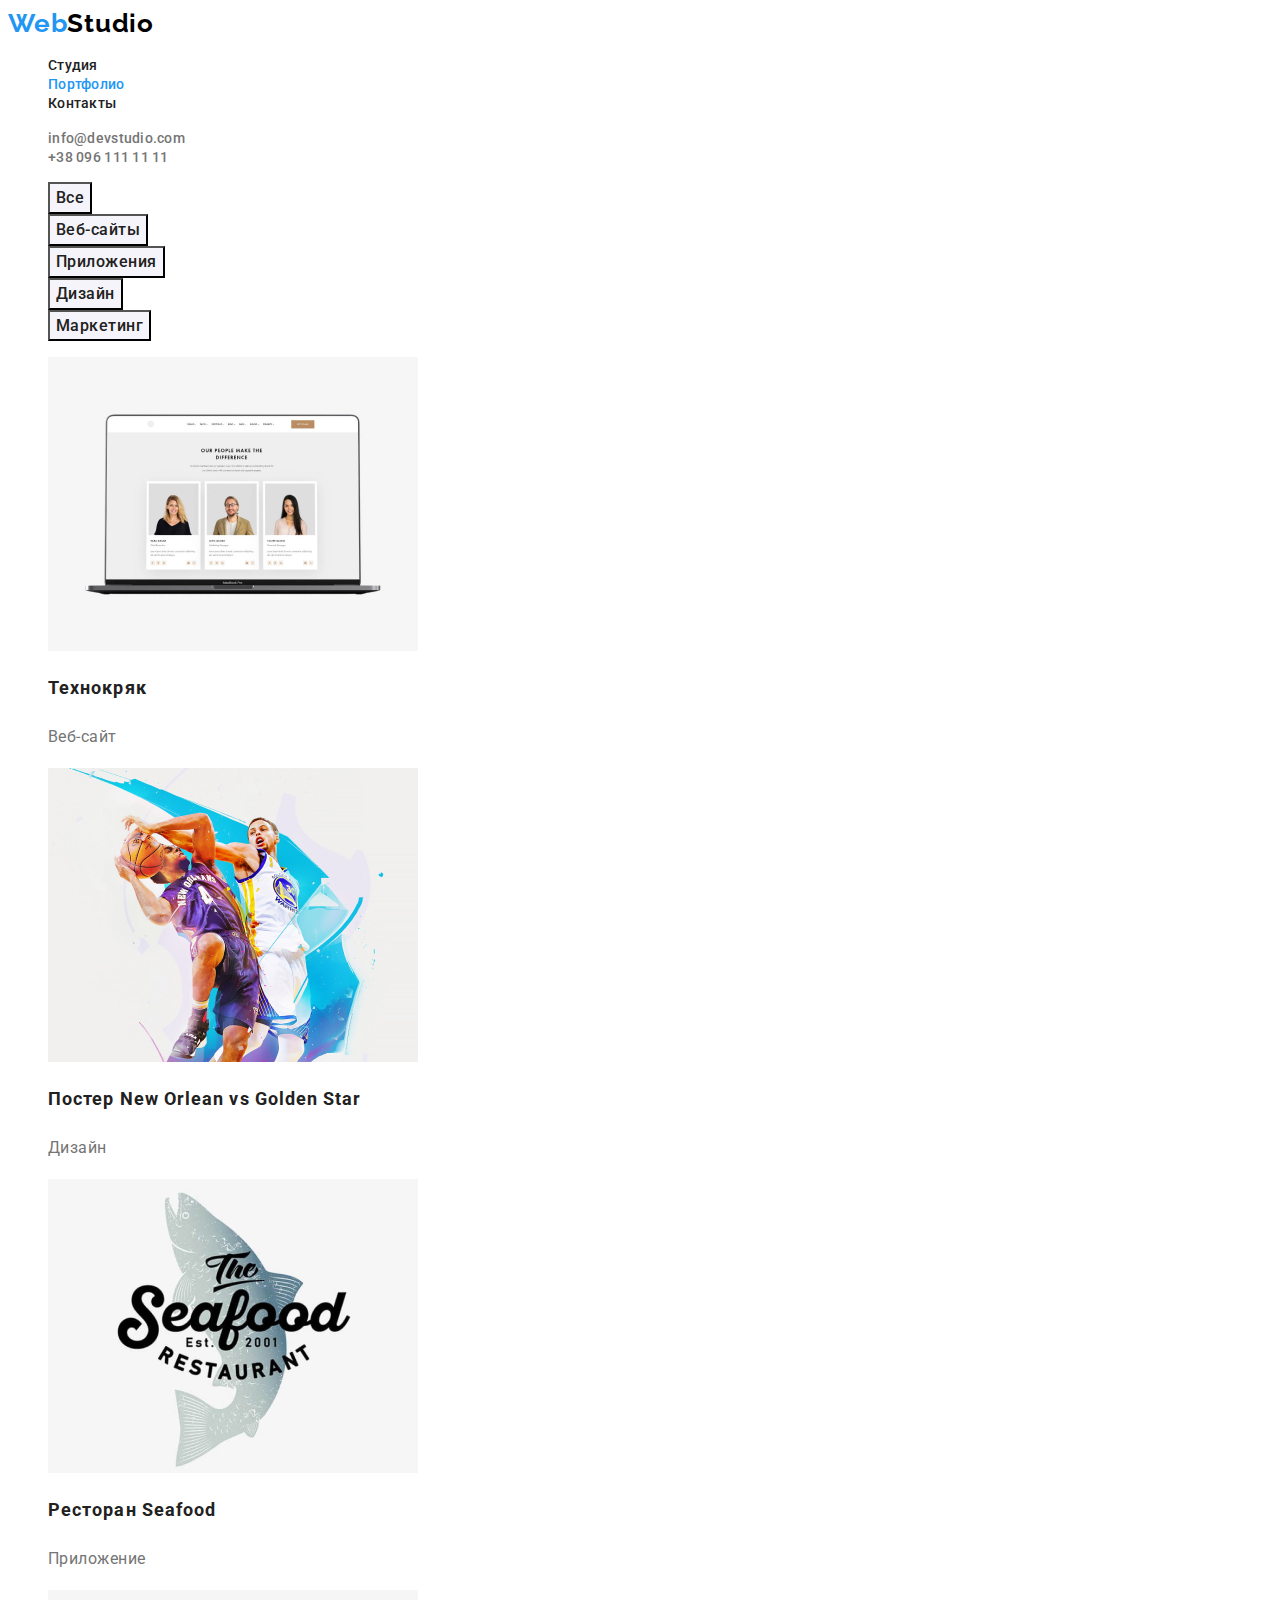
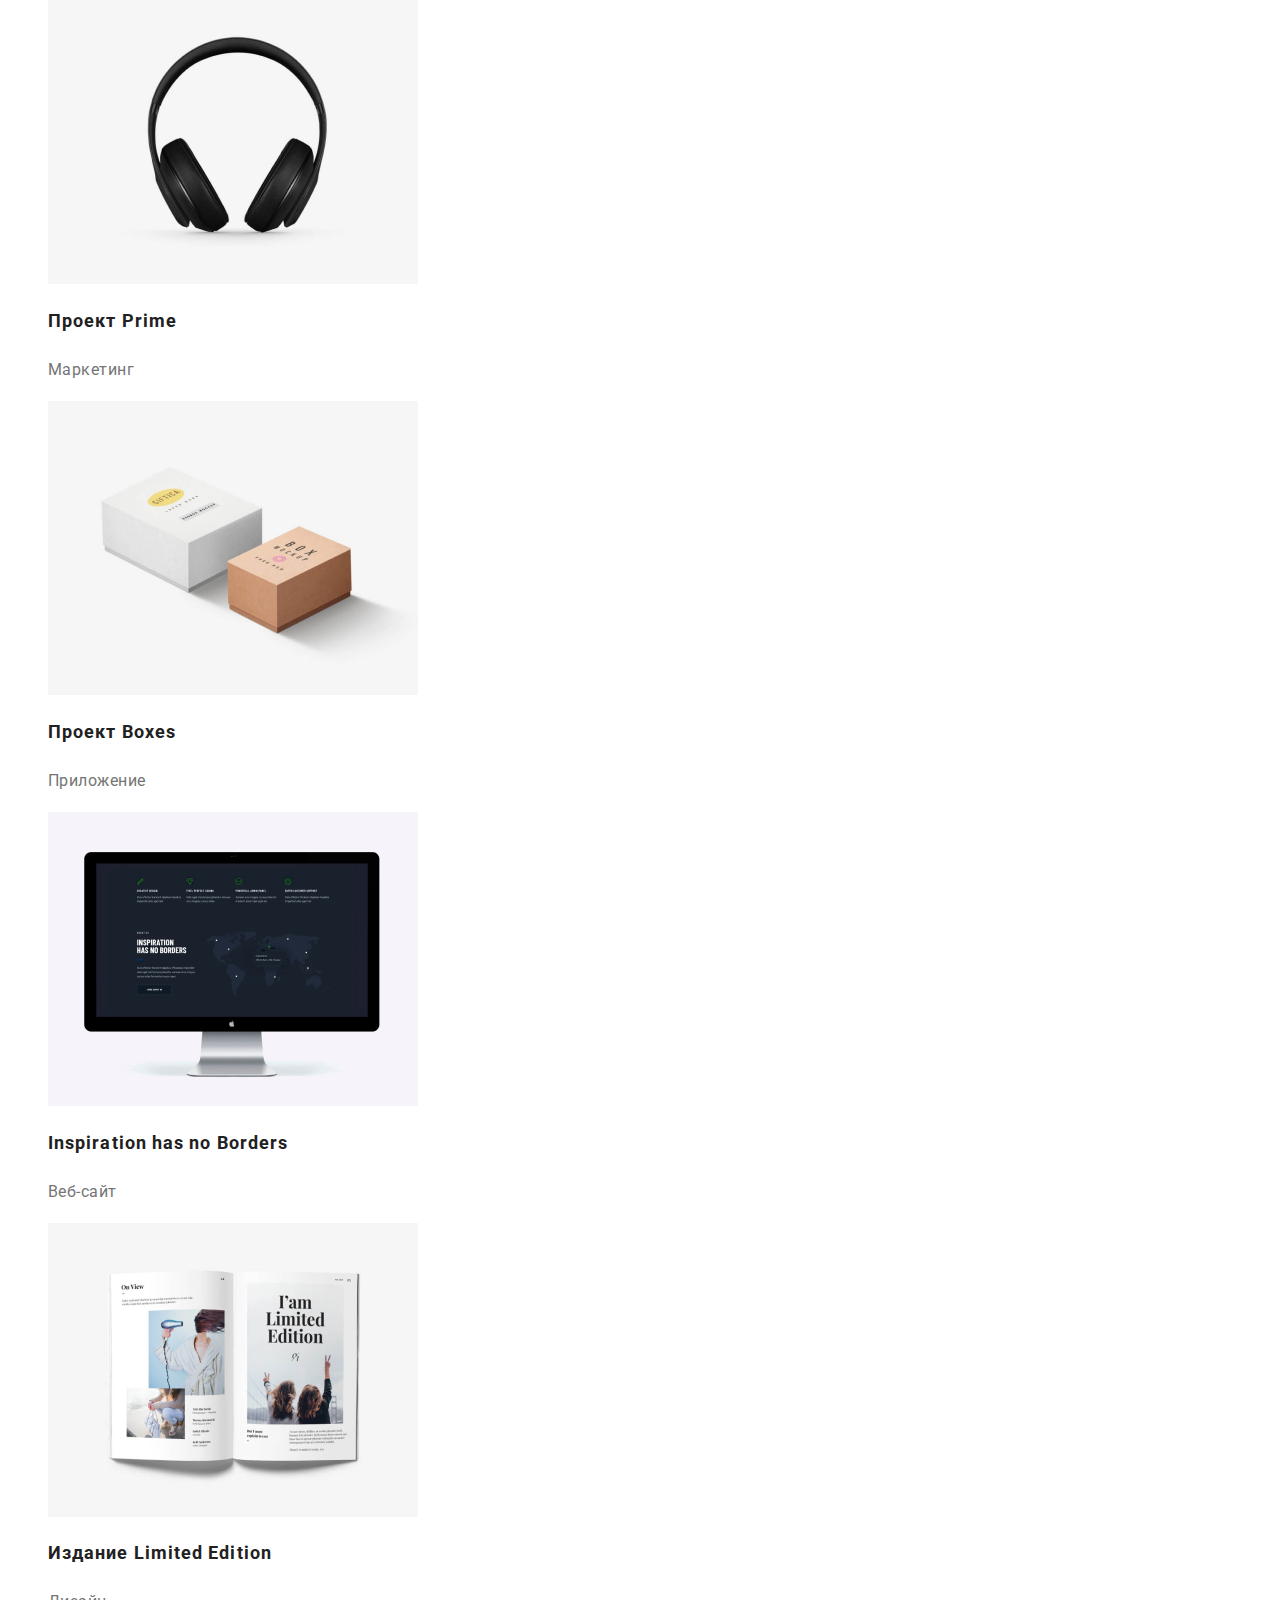
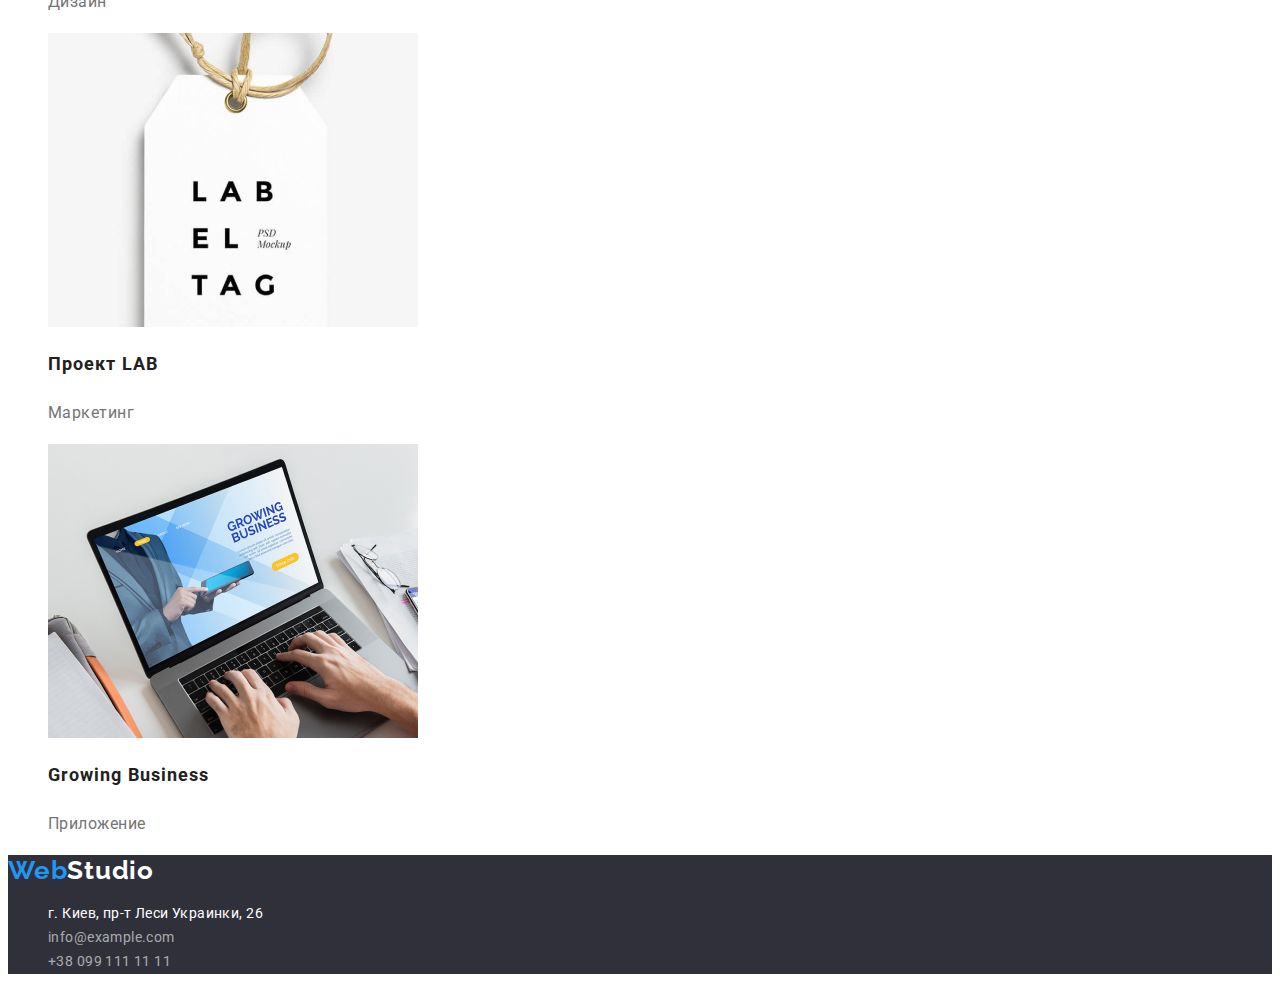
==== portfolio.html @ a2a2fd00 "файлы предыдущей работы." ====
<!DOCTYPE html>
<html lang="ru">

<head>
    <meta charset="UTF-8">
    <meta name="viewport" content="width=Б, initial-scale=1.0">
    <title>Портфолио</title>
    <link rel="stylesheet" href="https://cdnjs.cloudflare.com/ajax/libs/modern-normalize/1.0.0/modern-normalize.min.css"
        integrity="sha512-ISS7cAi1PEhQ8jnbJpJZMd29NlhNj4AWYyLOSp2CE/CsHxTCu+r+t0D2yoJudVrd0/8fTVPUVDzY5Tvli75u/g=="
        crossorigin="anonymous" />
        <link rel="preconnect" href="https://fonts.gstatic.com">
        <link href="https://fonts.googleapis.com/css2?family=Raleway:wght@700&family=Roboto:wght@400;500;700;900&display=swap"
            rel="stylesheet">
    <link rel="stylesheet" href="./css/styles.css">
</head>

<body>
    <!--HEADER-->
    <header class="header">
        <nav class="navigation">
            <a href="./index.html" class="logo link"  lang="en">Web<span class="logo-dark">Studio</span></a>
            <ul class="navigation-list list">
                <li class="navigation-item">
                    <a class="navigation-link link" href="./index.html">Студия</a>
                </li>
                <li class="navigation-item">
                    <a class="navigation-link link current" href="./portfolio.html">Портфолио</a>
                </li>
                <li class="navigation-item">
                    <a class="navigation-link link" href="">Контакты</a>
                </li>
            </ul>
        </nav>
        <ul class="contack-links list">
            <li> <a class="contact-link link" href="mailto:info@devstudio.com">info@devstudio.com</a> </li>
            <li> <a class="tel-link link" href="tel:+380961111111">+38 096 111 11 11</a> </li>
        </ul>
    </header>

    <main>
        <!--GALLERY-->
        <section class="gallery">
            <h1 hidden>Примеры работ</h1>

            <ul class="gallery-list-button list"> 
                <li class="gallery-list-item-button">
                    <button class="gallery-button" type="button">Все</button></li>
                <li class="gallery-list-item-button">
                    <button class="gallery-button" type="button">Веб-сайты</button></li>
                <li class="gallery-list-item-button">
                    <button class="gallery-button" type="button">Приложения</button></li>
                <li class="gallery-list-item-button">
                    <button class="gallery-button" type="button">Дизайн</button></li>
                <li class="gallery-list-item-button">
                    <button class="gallery-button" type="button">Маркетинг</button></li>
            </ul> 
            
            <ul class="gallery-list list">
                <li class="gallery-list-item">  <a  class="gallery-list-link link" href="">
                    <img  class="gallery-list-img" src="./images/portfolio/img.jpg" alt="ноутбук" width="370" height="294">
                    <h2 class="gallery-list-title">Технокряк</h2>
                    <p class="gallery-list-decription">Веб-сайт</p>
                </a></li>
                    
                <li class="gallery-list-item"><a  class="gallery-list-link link" href="">
                    <img  class="gallery-list-img" src="./images/portfolio/img-1.jpg" alt="баскетбол" width="370" height="294">
                    <h2 class="gallery-list-title">Постер <span lang="en">New Orlean vs Golden Star</span></h2>
                    <p class="gallery-list-decription">Дизайн</p>
                </a></li>
                    
                <li class="gallery-list-item"> <a  class="gallery-list-link link" href="">
                    <img  class="gallery-list-img" src="./images/portfolio/img-2.jpg" alt="акула" width="370" height="294">
                    <h2 class="gallery-list-title">Ресторан <span lang="en">Seafood</span></h2>
                    <p class="gallery-list-decription">Приложение</p>
                </a></li>
                    
                
                <li class="gallery-list-item"> <a  class="gallery-list-link link" href="">
                    <img  class="gallery-list-img" src="./images/portfolio/img-3.jpg" alt="наушники" width="370" height="294">
                    <h2 class="gallery-list-title">Проект <span lang="en">Prime</span></h2>
                    <p class="gallery-list-decription">Маркетинг</p>
                </a></li>
                    
                
                <li class="gallery-list-item"> <a  class="gallery-list-link link" href="">
                    <img  class="gallery-list-img" src="./images/portfolio/img-4.jpg" alt="коробки" width="370" height="294">
                    <h2 class="gallery-list-title">Проект <span lang="en">Boxes</span></h2>
                    <p class="gallery-list-decription">Приложение</p>
                </a></li>
                    
                
                <li class="gallery-list-item"> <a  class="gallery-list-link link" href="">
                    <img  class="gallery-list-img" src="./images/portfolio/img-5.jpg" alt="монитор" width="370" height="294">
                    <h2  class="gallery-list-title" lang="en">Inspiration has no Borders</h2>
                    <p class="gallery-list-decription">Веб-сайт</p>
                </a></li>
                    
               
                <li class="gallery-list-item"> <a  class="gallery-list-link link" href="">
                    <img  class="gallery-list-img" src="./images/portfolio/img-6.jpg" alt="книга" width="370" height="294">
                    <h2 class="gallery-list-title">Издание <span lang="en">Limited Edition</span></h2>
                    <p class="gallery-list-decription">Дизайн</p>
                </a></li>
                    
                
                <li class="gallery-list-item"> <a  class="gallery-list-link link" href="">
                    <img  class="gallery-list-img" src="./images/portfolio/img-7.jpg" alt="ярлык" width="370" height="294">
                    <h2 class="gallery-list-title">Проект <span lang="en">LAB</span> </h2>
                    <p class="gallery-list-decription">Маркетинг</p>
                </a></li>
                    
                 
                <li class="gallery-list-item"> <a  class="gallery-list-link link" href="">
                    <img  class="gallery-list-img" src="./images/portfolio/img-8.jpg" alt="ноутбук" width="370" height="294">
                    <h2 class="gallery-list-title" lang="en">Growing Business</h2>
                    <p class="gallery-list-decription">Приложение</p>
                </a></li>
                   
                
            </ul> 
        </section>
       
    </main>

    <footer class="footer">
        <a class="logo link" href="./index.html" lang="en">Web<span class="logo-light">Studio</span></a>
        <address class="address">
            <ul class="contact-list list">
                <li class="contact-list-item">
                    <a class="contact-list-address link" href="https://goo.gl/maps/UZ3uaCiEMTBtRoUN9" target="_blank"
                        rel="noopener noreferrer">
                        г. Киев, пр-т Леси Украинки, 26</a>
                </li>
                <li class="contact-list-item">
                    <a class="contact-list-link link" href="mailto:info@example.com">info@example.com</a>
                </li>
                <li class="contact-list-item">
                    <a class="contact-list-link link" href="tell:+380991111111">+38 099 111 11 11</a>
                </li>
            </ul>
        </address>
    
    </footer>
</body>

</html>
---- css/styles.css ----
:root {
  --main-font: "Roboto", sans-serif;
  --secondary-font: "Raleway", sans-serif;
  --accent-color: #2196f3;
  --main-color: #212121;
  --white-color: #ffffff;
  --secondary-color: #757575;
}

body {
  font-family: var(--main-font);
}

.link {
  text-decoration: none;
}

.list {
  list-style: none;
}

.address {
  font-style: normal;
}
/* ============= COMPONENTS ============= */
.logo {
  font-family: var(--secondary-font);
  font-weight: 700;
  font-size: 26px;
  line-height: 1.19;
  letter-spacing: 0.03em;
  color: var(--accent-color);
  cursor: pointer;
}

.title {
  font-weight: 700;
  font-size: 36px;
  line-height: 1.17;
  text-align: center;
  letter-spacing: 0.03em;
  color: var(--main-color);
}

/* ============= END COMPONENTS ============= */

/*===============HEADER================*/
.logo-dark {
  color: #000000;
}

.navigation-link {
  font-weight: 500;
  font-size: 14px;
  line-height: 1.14;
  letter-spacing: 0.02em;
  color: var(--main-color);
  cursor: pointer;
}

.navigation-link:hover,
.navigation-link:focus {
  color: var(--accent-color);
}

.current {
  color: var(--accent-color);
}
.contact-link {
  font-weight: 500;
  font-size: 14px;
  line-height: 1.14;
  letter-spacing: 0.02em;
  color: var(--secondary-color);
  cursor: pointer;
}

.contact-link:hover,
.contact-link:focus {
  color: var(--accent-color);
}

.tel-link {
  font-weight: 500;
  font-size: 14px;
  line-height: 1.14;
  letter-spacing: 0.02em;
  color: var(--secondary-color);
  cursor: pointer;
}

.tel-link:hover,
.tel-link:focus {
  color: var(--accent-color);
}
/*===============END HEADER================*/
/*===============FOOTER================*/
.footer {
  background-color: #2f303a;
}

.logo-light {
  color: var(--white-color);
}
.address {
  font-style: normal;
}
.contact-list-address {
  font-weight: 400;
  font-size: 14px;
  line-height: 1.71;
  letter-spacing: 0.03em;
  color: var(--white-color);
}

.contact-list-link {
  font-weight: 400;
  font-size: 14px;
  line-height: 1.71;
  letter-spacing: 0.03em;
  color: rgba(255, 255, 255, 0.6);
}
/*===============END FOOTER================*/

/*===============HERO================*/
.hero {
  background-color: #2f303a;
}
.hero-title {
  font-weight: 900;
  font-size: 44px;
  line-height: 1.36;
  text-align: center;
  letter-spacing: 0.06em;
  text-transform: uppercase;
  color: var(--white-color);
}

.hero-btn {
  background-color: var(--accent-color);
  font-weight: 700;
  font-size: 16px;
  line-height: 1.88;
  letter-spacing: 0.06em;
  color: var(--white-color);
  cursor: pointer;
  font-family: inherit;
}

.hero-btn:hover,
.hero-btn:focus {
  background-color: #188ce8;
}
/*===============END HERO================*/

/*===============CHARACTERISTICS================*/
.characteristics-suptitle {
  font-weight: 700;
  font-size: 14px;
  line-height: 1.14;
  letter-spacing: 0.03em;
  text-transform: uppercase;
  color: var(--main-color);
}

.characteristics-description {
  font-weight: 400;
  font-size: 14px;
  line-height: 1.71;
  letter-spacing: 0.03em;
  color: var(--secondary-color);
}
/*===============END CHARACTERISTICS================*/
/*===============TEAM================*/
.team {
  background-color: #f5f4fa;
}
.team-list-title {
  font-weight: 500;
  font-size: 16px;
  line-height: 1.19;
  text-align: center;
  letter-spacing: 0.03em;
  color: var(--main-color);
}
.team-list-position {
  font-weight: 400;
  font-size: 16px;
  line-height: 1.19;
  text-align: center;
  letter-spacing: 0.03em;
  color: var(--secondary-color);
}
/*===============END TEAM================*/
/*===============GALLERY================*/
.gallery-button {
  background-color: #f5f4fa;
  font-weight: 500;
  font-size: 16px;
  line-height: 1.62;
  text-align: center;
  letter-spacing: 0.03em;
  color: var(--main-color);
  cursor: pointer;
  font-family: inherit;
}
.gallery-button:hover,
.gallery-button:focus {
  background-color: var(--accent-color);
  color: var(--white-color);
}

.gallery-list-title {
  font-weight: 700;
  font-size: 18px;
  line-height: 2;
  letter-spacing: 0.06em;
  color: var(--main-color);
}

.gallery-list-decription {
  font-weight: 400;
  font-size: 16px;
  line-height: 1.87;
  letter-spacing: 0.03em;
  color: var(--secondary-color);
}
/*===============END GALLERY================*/
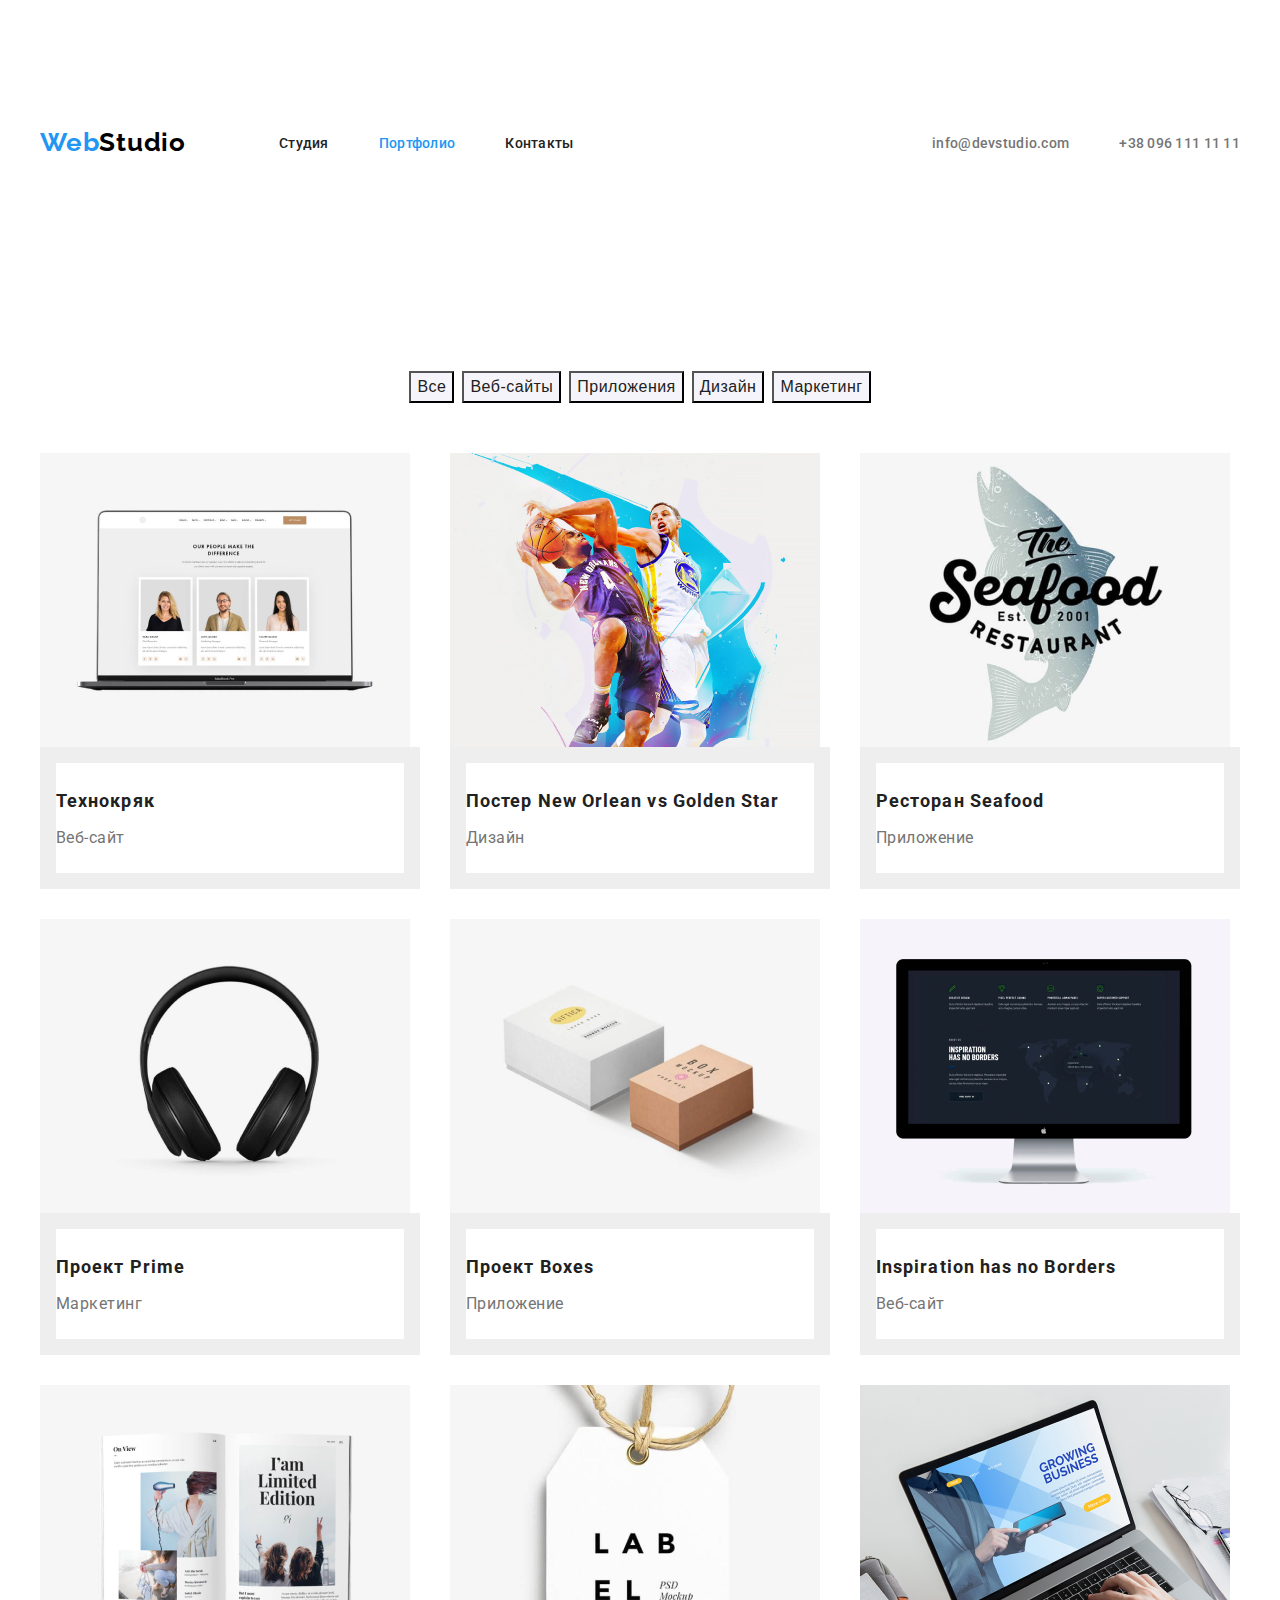
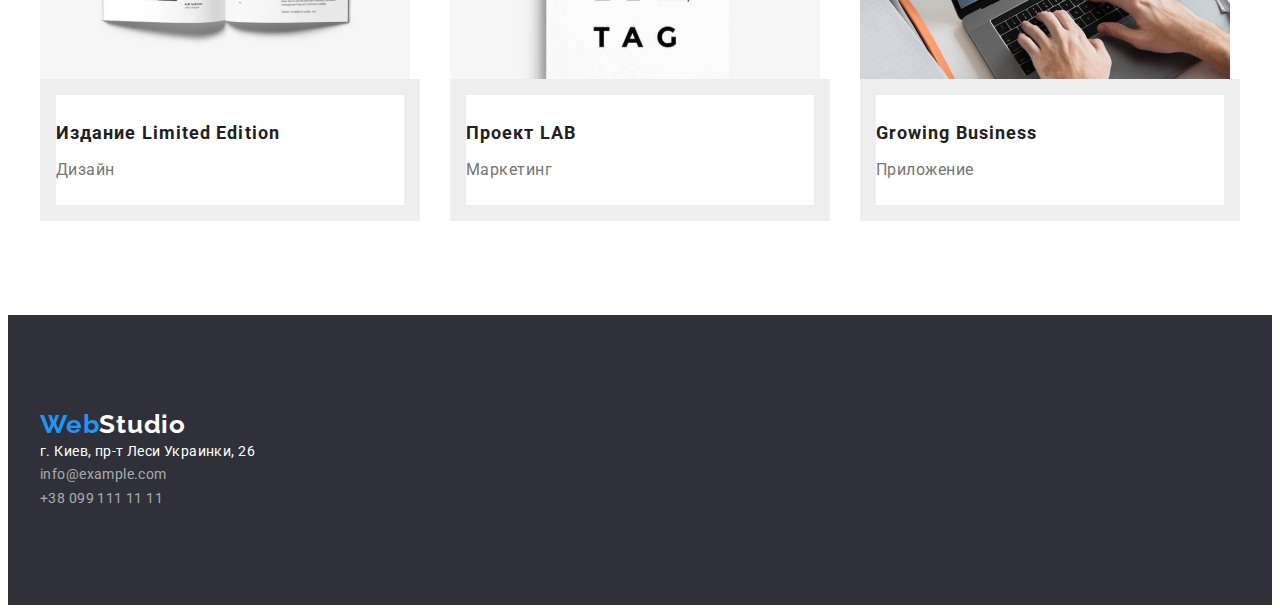
==== commit 229dedb0: "Добавлено позиционирования для студии и портфолио" ====
--- a/portfolio.html
+++ b/portfolio.html
@@ -17,6 +17,7 @@
 <body>
     <!--HEADER-->
     <header class="header">
+        <div class="container">
         <nav class="navigation">
             <a href="./index.html" class="logo link"  lang="en">Web<span class="logo-dark">Studio</span></a>
             <ul class="navigation-list list">
@@ -35,12 +36,14 @@
             <li> <a class="contact-link link" href="mailto:info@devstudio.com">info@devstudio.com</a> </li>
             <li> <a class="tel-link link" href="tel:+380961111111">+38 096 111 11 11</a> </li>
         </ul>
+    </div>
     </header>
 
     <main>
         <!--GALLERY-->
         <section class="gallery">
-            <h1 hidden>Примеры работ</h1>
+            <div class="container">
+            <h1 class="visually-hidden">Примеры работ</h1>
 
             <ul class="gallery-list-button list"> 
                 <li class="gallery-list-item-button">
@@ -58,71 +61,91 @@
             <ul class="gallery-list list">
                 <li class="gallery-list-item">  <a  class="gallery-list-link link" href="">
                     <img  class="gallery-list-img" src="./images/portfolio/img.jpg" alt="ноутбук" width="370" height="294">
+                   <div class="gallery-list-info" >
                     <h2 class="gallery-list-title">Технокряк</h2>
                     <p class="gallery-list-decription">Веб-сайт</p>
+                   </div> 
                 </a></li>
                     
                 <li class="gallery-list-item"><a  class="gallery-list-link link" href="">
                     <img  class="gallery-list-img" src="./images/portfolio/img-1.jpg" alt="баскетбол" width="370" height="294">
+                   <div class="gallery-list-info" >
                     <h2 class="gallery-list-title">Постер <span lang="en">New Orlean vs Golden Star</span></h2>
                     <p class="gallery-list-decription">Дизайн</p>
+                   </div> 
                 </a></li>
                     
                 <li class="gallery-list-item"> <a  class="gallery-list-link link" href="">
                     <img  class="gallery-list-img" src="./images/portfolio/img-2.jpg" alt="акула" width="370" height="294">
+                   <div class="gallery-list-info" >
                     <h2 class="gallery-list-title">Ресторан <span lang="en">Seafood</span></h2>
                     <p class="gallery-list-decription">Приложение</p>
+                   </div> 
                 </a></li>
                     
                 
                 <li class="gallery-list-item"> <a  class="gallery-list-link link" href="">
                     <img  class="gallery-list-img" src="./images/portfolio/img-3.jpg" alt="наушники" width="370" height="294">
+                   <div class="gallery-list-info" >
                     <h2 class="gallery-list-title">Проект <span lang="en">Prime</span></h2>
                     <p class="gallery-list-decription">Маркетинг</p>
+                   </div> 
                 </a></li>
                     
                 
                 <li class="gallery-list-item"> <a  class="gallery-list-link link" href="">
                     <img  class="gallery-list-img" src="./images/portfolio/img-4.jpg" alt="коробки" width="370" height="294">
+                   <div class="gallery-list-info" >
                     <h2 class="gallery-list-title">Проект <span lang="en">Boxes</span></h2>
-                    <p class="gallery-list-decription">Приложение</p>
+                    <p class="gallery-list-decription">Приложение</p> 
+                   </div> 
                 </a></li>
                     
                 
                 <li class="gallery-list-item"> <a  class="gallery-list-link link" href="">
                     <img  class="gallery-list-img" src="./images/portfolio/img-5.jpg" alt="монитор" width="370" height="294">
+                   <div class="gallery-list-info" >
                     <h2  class="gallery-list-title" lang="en">Inspiration has no Borders</h2>
                     <p class="gallery-list-decription">Веб-сайт</p>
+                   </div> 
                 </a></li>
                     
                
                 <li class="gallery-list-item"> <a  class="gallery-list-link link" href="">
                     <img  class="gallery-list-img" src="./images/portfolio/img-6.jpg" alt="книга" width="370" height="294">
+                   <div class="gallery-list-info" >
                     <h2 class="gallery-list-title">Издание <span lang="en">Limited Edition</span></h2>
                     <p class="gallery-list-decription">Дизайн</p>
+                   </div> 
                 </a></li>
                     
                 
                 <li class="gallery-list-item"> <a  class="gallery-list-link link" href="">
                     <img  class="gallery-list-img" src="./images/portfolio/img-7.jpg" alt="ярлык" width="370" height="294">
+                   <div class="gallery-list-info" >
                     <h2 class="gallery-list-title">Проект <span lang="en">LAB</span> </h2>
                     <p class="gallery-list-decription">Маркетинг</p>
+                   </div> 
                 </a></li>
                     
                  
                 <li class="gallery-list-item"> <a  class="gallery-list-link link" href="">
                     <img  class="gallery-list-img" src="./images/portfolio/img-8.jpg" alt="ноутбук" width="370" height="294">
+                   <div class="gallery-list-info" >
                     <h2 class="gallery-list-title" lang="en">Growing Business</h2>
                     <p class="gallery-list-decription">Приложение</p>
+                   </div> 
                 </a></li>
                    
                 
-            </ul> 
+            </ul>
+            </div> 
         </section>
        
     </main>
 
     <footer class="footer">
+        <div class="container">
         <a class="logo link" href="./index.html" lang="en">Web<span class="logo-light">Studio</span></a>
         <address class="address">
             <ul class="contact-list list">
@@ -139,7 +162,7 @@
                 </li>
             </ul>
         </address>
-    
+        </div>
     </footer>
 </body>
 
--- a/css/styles.css
+++ b/css/styles.css
@@ -11,6 +11,27 @@
   font-family: var(--main-font);
 }
 
+h1,
+h2,
+h3,
+h4,
+h5,
+h6,
+p {
+  margin: 0;
+}
+
+ul,
+ol {
+  margin: 0;
+  padding: 0;
+}
+
+img {
+  display: block;
+  max-width: 100%;
+  height: auto;
+}
 .link {
   text-decoration: none;
 }
@@ -22,6 +43,29 @@
 .address {
   font-style: normal;
 }
+
+.visually-hidden {
+  position: absolute !important;
+  clip: rect(1px 1px 1px 1px); /* IE6, IE7 */
+  clip: rect(1px, 1px, 1px, 1px);
+  padding: 0 !important;
+  border: 0 !important;
+  height: 1px !important;
+  width: 1px !important;
+  overflow: hidden;
+}
+/* =============  CONTAINER ============= */
+.container {
+  width: 1200px;
+  padding-left: 15px;
+  padding-right: 15px;
+  padding-bottom: 94px;
+  padding-top: 94px;
+  margin-left: auto;
+  margin-right: auto;
+}
+/* ============= END CONTAINER ============= */
+
 /* ============= COMPONENTS ============= */
 .logo {
   font-family: var(--secondary-font);
@@ -40,15 +84,36 @@
   text-align: center;
   letter-spacing: 0.03em;
   color: var(--main-color);
+  margin-bottom: 50px;
 }
 
 /* ============= END COMPONENTS ============= */
 
 /*===============HEADER================*/
+.header {
+  padding-top: 25px;
+  padding-bottom: 25px;
+}
+.header .container {
+  display: flex;
+  align-items: center;
+}
 .logo-dark {
   color: #000000;
-}
-
+  margin-right: 93px;
+}
+
+.navigation {
+  display: flex;
+  align-items: center;
+}
+.navigation-list {
+  display: flex;
+  align-items: center;
+}
+.navigation-item:not(:last-child) {
+  margin-right: 50px;
+}
 .navigation-link {
   font-weight: 500;
   font-size: 14px;
@@ -66,6 +131,10 @@
 .current {
   color: var(--accent-color);
 }
+.contack-links {
+  display: flex;
+  margin-left: auto;
+}
 .contact-link {
   font-weight: 500;
   font-size: 14px;
@@ -73,6 +142,7 @@
   letter-spacing: 0.02em;
   color: var(--secondary-color);
   cursor: pointer;
+  margin-right: 50px;
 }
 
 .contact-link:hover,
@@ -101,6 +171,7 @@
 
 .logo-light {
   color: var(--white-color);
+  margin-bottom: 20px;
 }
 .address {
   font-style: normal;
@@ -111,6 +182,7 @@
   line-height: 1.71;
   letter-spacing: 0.03em;
   color: var(--white-color);
+  margin-bottom: 9px;
 }
 
 .contact-list-link {
@@ -119,12 +191,17 @@
   line-height: 1.71;
   letter-spacing: 0.03em;
   color: rgba(255, 255, 255, 0.6);
+  margin-bottom: 9px;
 }
 /*===============END FOOTER================*/
 
 /*===============HERO================*/
 .hero {
+  display: flex;
   background-color: #2f303a;
+  text-align: center;
+  height: 600px;
+  align-items: center;
 }
 .hero-title {
   font-weight: 900;
@@ -134,6 +211,7 @@
   letter-spacing: 0.06em;
   text-transform: uppercase;
   color: var(--white-color);
+  margin-bottom: 30px;
 }
 
 .hero-btn {
@@ -154,6 +232,18 @@
 /*===============END HERO================*/
 
 /*===============CHARACTERISTICS================*/
+.characteristics {
+  padding-top: var(--section-pt);
+  padding-bottom: var(--section-pb);
+}
+.characteristics-list {
+  display: flex;
+}
+.characteristics-list-item {
+  flex-basis: calc(100% / 4 - 30px);
+  margin-left: 30px;
+  margin-top: 30px;
+}
 .characteristics-suptitle {
   font-weight: 700;
   font-size: 14px;
@@ -161,6 +251,7 @@
   letter-spacing: 0.03em;
   text-transform: uppercase;
   color: var(--main-color);
+  margin-bottom: 10px;
 }
 
 .characteristics-description {
@@ -171,10 +262,25 @@
   color: var(--secondary-color);
 }
 /*===============END CHARACTERISTICS================*/
+.services-list {
+  display: flex;
+}
+.services-list-item {
+  flex-basis: calc(100% / 3 - 30px);
+  margin-left: 30px;
+  margin-top: 30px;
+}
+
 /*===============TEAM================*/
 .team {
   background-color: #f5f4fa;
 }
+.team-list-bg {
+  border: 1em solid #eeeeee;
+  padding-top: 30px;
+  padding-bottom: 30px;
+}
+
 .team-list-title {
   font-weight: 500;
   font-size: 16px;
@@ -182,6 +288,18 @@
   text-align: center;
   letter-spacing: 0.03em;
   color: var(--main-color);
+  margin-bottom: 10px;
+}
+.team-list {
+  display: flex;
+  flex-wrap: wrap;
+  margin-left: -30px;
+  margin-top: -30px;
+}
+.team-list-item {
+  flex-basis: calc(100% / 4 - 30px);
+  margin-left: 30px;
+  margin-top: 30px;
 }
 .team-list-position {
   font-weight: 400;
@@ -193,6 +311,15 @@
 }
 /*===============END TEAM================*/
 /*===============GALLERY================*/
+.gallery-list-button {
+  display: flex;
+  margin-bottom: 50px;
+  justify-content: center;
+}
+.gallery-list-item-button:not(:last-child) {
+  margin-right: 8px;
+}
+
 .gallery-button {
   background-color: #f5f4fa;
   font-weight: 500;
@@ -202,13 +329,28 @@
   letter-spacing: 0.03em;
   color: var(--main-color);
   cursor: pointer;
-  font-family: inherit;
 }
 .gallery-button:hover,
 .gallery-button:focus {
   background-color: var(--accent-color);
   color: var(--white-color);
 }
+.gallery-list {
+  display: flex;
+  flex-wrap: wrap;
+  margin-left: -30px;
+  margin-top: -30px;
+}
+.gallery-list-info {
+  border: 1rem solid #eeeeee;
+  padding-bottom: 20px;
+  padding-top: 20px;
+}
+.gallery-list-item {
+  flex-basis: calc(100% / 3 - 30px);
+  margin-left: 30px;
+  margin-top: 30px;
+}
 
 .gallery-list-title {
   font-weight: 700;
@@ -216,6 +358,7 @@
   line-height: 2;
   letter-spacing: 0.06em;
   color: var(--main-color);
+  margin-bottom: 4px;
 }
 
 .gallery-list-decription {
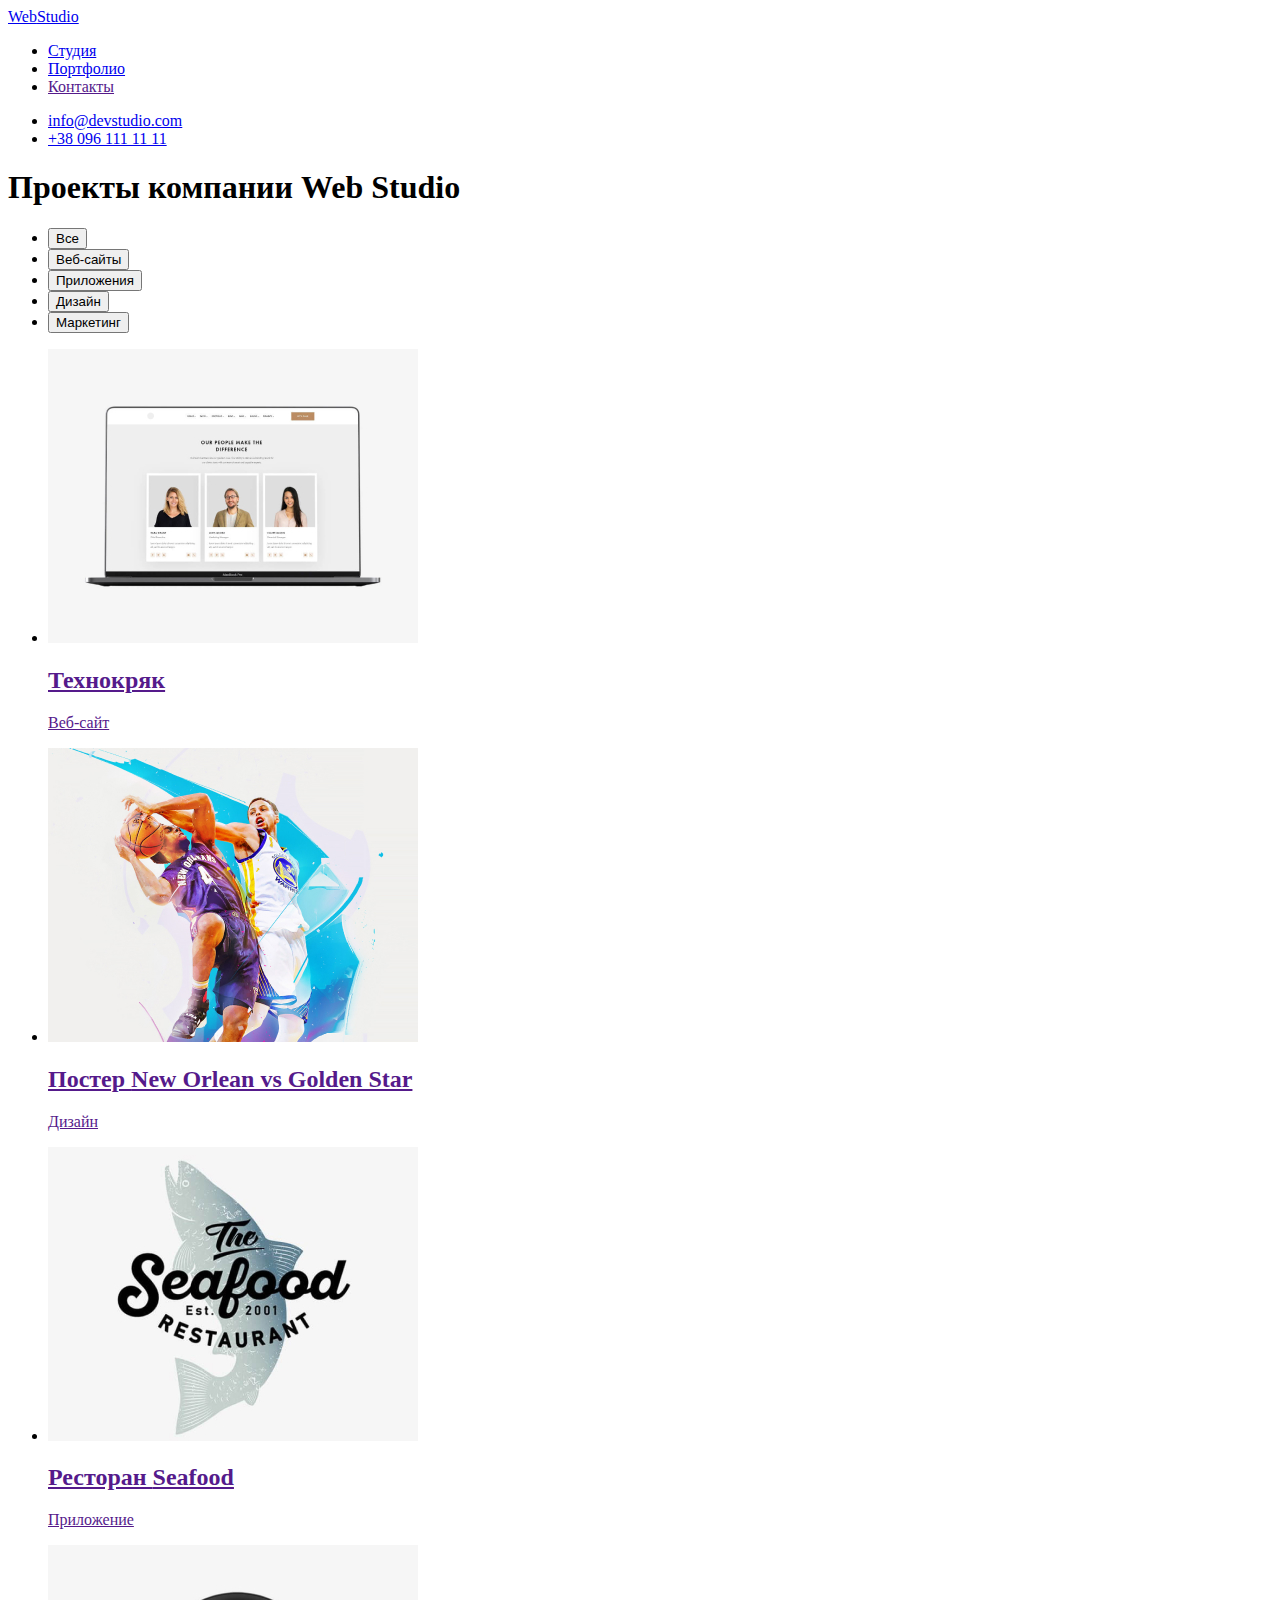
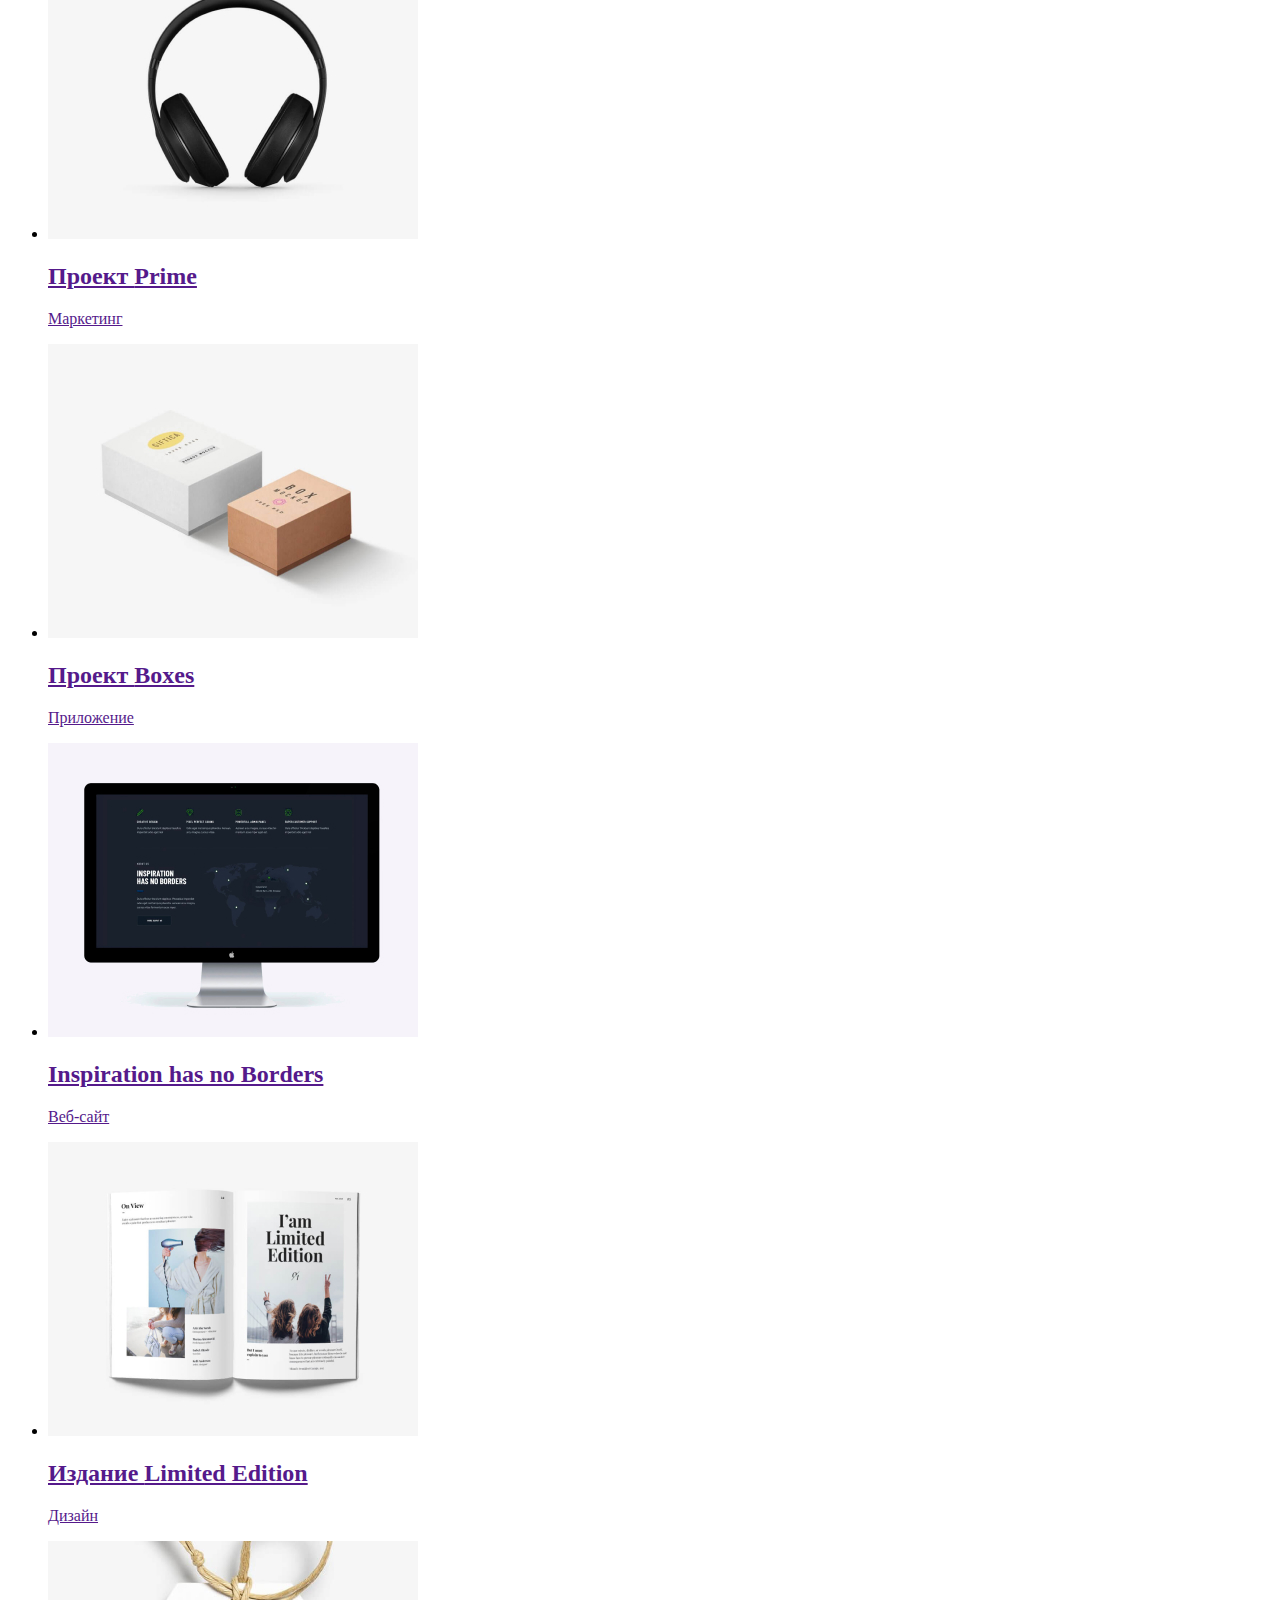
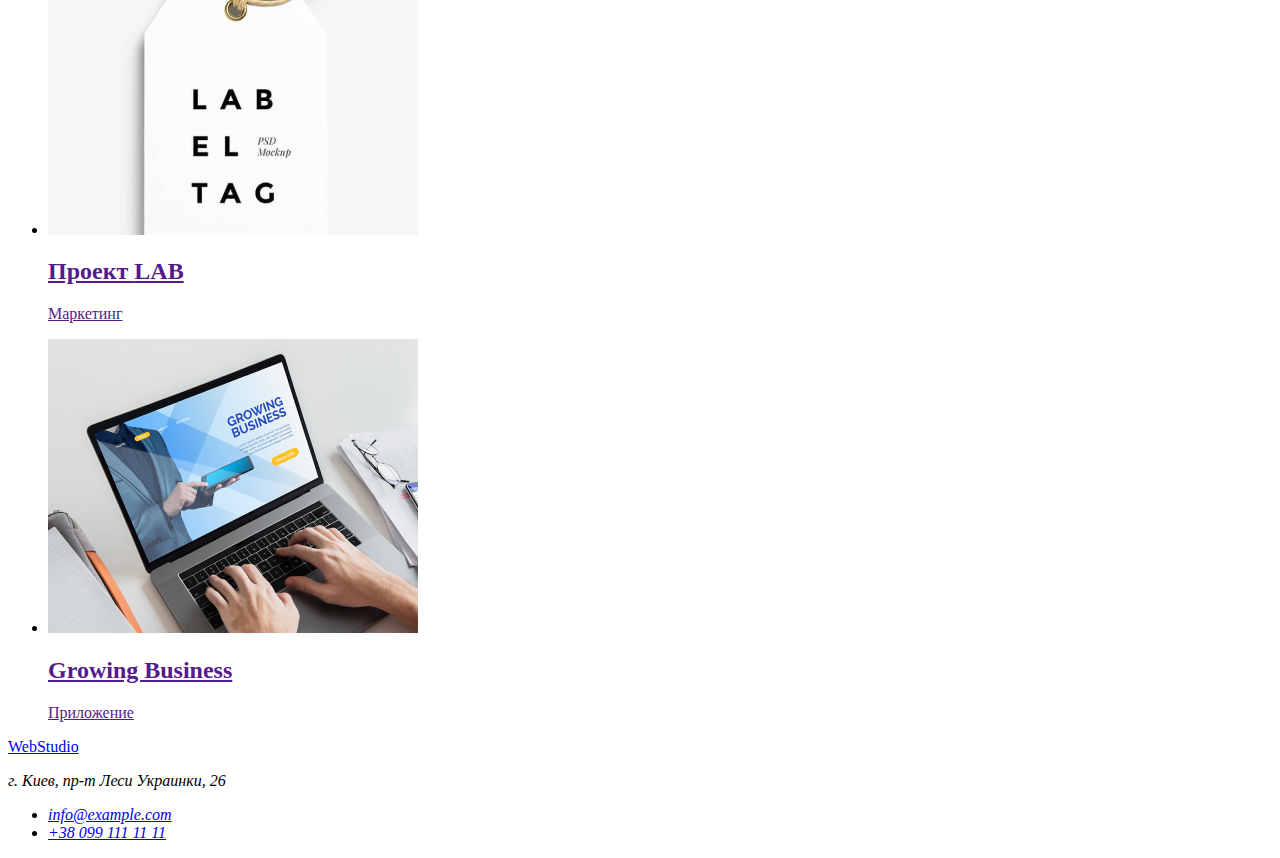
==== commit 3a0a097d: "Добавлены стили для геометрии" ====
--- a/portfolio.html
+++ b/portfolio.html
@@ -2,166 +2,195 @@
 <html lang="ru">
 
 <head>
-    <meta charset="UTF-8">
-    <meta name="viewport" content="width=Б, initial-scale=1.0">
+    <meta charset="UTF-8" />
+    <meta http-equiv="X-UA-Compatible" content="IE=edge" />
+    <meta name="viewport" content="width=device-width, initial-scale=1.0" />
     <title>Портфолио</title>
-    <link rel="stylesheet" href="https://cdnjs.cloudflare.com/ajax/libs/modern-normalize/1.0.0/modern-normalize.min.css"
-        integrity="sha512-ISS7cAi1PEhQ8jnbJpJZMd29NlhNj4AWYyLOSp2CE/CsHxTCu+r+t0D2yoJudVrd0/8fTVPUVDzY5Tvli75u/g=="
+    <link rel="stylesheet" href="https://cdnjs.cloudflare.com/ajax/libs/modern-normalize/1.0.0/modern-normalize.css"
+        integrity="sha512-Zx6MlUMKSVJoQ+83OwhdILe8cSEsCzfqThJd7J/VA2UrK6Ctj85p+xzqfyuNXE5B1k25uUdmJ2OzItbBy9GHAQ=="
         crossorigin="anonymous" />
-        <link rel="preconnect" href="https://fonts.gstatic.com">
-        <link href="https://fonts.googleapis.com/css2?family=Raleway:wght@700&family=Roboto:wght@400;500;700;900&display=swap"
-            rel="stylesheet">
-    <link rel="stylesheet" href="./css/styles.css">
+    <link rel="preconnect" href="https://fonts.gstatic.com" />
+    <link
+        href="https://fonts.googleapis.com/css2?family=Raleway:wght@700&family=Roboto:wght@400;500;700;900&display=swap"
+        rel="stylesheet" />
+    <link rel="stylesheet" href="./CSS/styles.css" />
 </head>
 
 <body>
-    <!--HEADER-->
+    <!--Шапка страницы-->
     <header class="header">
         <div class="container">
-        <nav class="navigation">
-            <a href="./index.html" class="logo link"  lang="en">Web<span class="logo-dark">Studio</span></a>
-            <ul class="navigation-list list">
-                <li class="navigation-item">
-                    <a class="navigation-link link" href="./index.html">Студия</a>
+            <a class="logo link" lang="en" href="./index.html">Web<span class="logo-header-part">Studio</span></a>
+            <nav class="site-nav">
+                <ul class="list">
+                    <li><a class="link action" href="./index.html">Студия</a></li>
+                    <li>
+                        <a class="link action current" href="./portfolio.html">Портфолио</a>
+                    </li>
+                    <li><a class="link action" href="">Контакты</a></li>
+                </ul>
+            </nav>
+            <ul class="list header-contacts">
+                <li>
+                    <a class="link action" href="mailto:info@devstudio.com">info@devstudio.com</a>
                 </li>
-                <li class="navigation-item">
-                    <a class="navigation-link link current" href="./portfolio.html">Портфолио</a>
-                </li>
-                <li class="navigation-item">
-                    <a class="navigation-link link" href="">Контакты</a>
+                <li>
+                    <a class="link action" href="tel:+380961111111">+38 096 111 11 11</a>
                 </li>
             </ul>
-        </nav>
-        <ul class="contack-links list">
-            <li> <a class="contact-link link" href="mailto:info@devstudio.com">info@devstudio.com</a> </li>
-            <li> <a class="tel-link link" href="tel:+380961111111">+38 096 111 11 11</a> </li>
-        </ul>
-    </div>
+        </div>
     </header>
 
     <main>
-        <!--GALLERY-->
-        <section class="gallery">
+        <!-- Портфолио -->
+        <section class="projects">
             <div class="container">
-            <h1 class="visually-hidden">Примеры работ</h1>
+                <h1 class="visually-hidden">
+                    Проекты компании <span lang="en">Web Studio</span>
+                </h1>
+                <ul class="projects-filter list">
+                    <li class="filter-list-item">
+                        <button class="filter-btn" type="button">Все</button>
+                    </li>
+                    <li class="filter-list-item">
+                        <button class="filter-btn" type="button">Веб-сайты</button>
+                    </li>
+                    <li class="filter-list-item">
+                        <button class="filter-btn" type="button">Приложения</button>
+                    </li>
+                    <li class="filter-list-item">
+                        <button class="filter-btn" type="button">Дизайн</button>
+                    </li>
+                    <li class="filter-list-item">
+                        <button class="filter-btn" type="button">Маркетинг</button>
+                    </li>
+                </ul>
 
-            <ul class="gallery-list-button list"> 
-                <li class="gallery-list-item-button">
-                    <button class="gallery-button" type="button">Все</button></li>
-                <li class="gallery-list-item-button">
-                    <button class="gallery-button" type="button">Веб-сайты</button></li>
-                <li class="gallery-list-item-button">
-                    <button class="gallery-button" type="button">Приложения</button></li>
-                <li class="gallery-list-item-button">
-                    <button class="gallery-button" type="button">Дизайн</button></li>
-                <li class="gallery-list-item-button">
-                    <button class="gallery-button" type="button">Маркетинг</button></li>
-            </ul> 
-            
-            <ul class="gallery-list list">
-                <li class="gallery-list-item">  <a  class="gallery-list-link link" href="">
-                    <img  class="gallery-list-img" src="./images/portfolio/img.jpg" alt="ноутбук" width="370" height="294">
-                   <div class="gallery-list-info" >
-                    <h2 class="gallery-list-title">Технокряк</h2>
-                    <p class="gallery-list-decription">Веб-сайт</p>
-                   </div> 
-                </a></li>
-                    
-                <li class="gallery-list-item"><a  class="gallery-list-link link" href="">
-                    <img  class="gallery-list-img" src="./images/portfolio/img-1.jpg" alt="баскетбол" width="370" height="294">
-                   <div class="gallery-list-info" >
-                    <h2 class="gallery-list-title">Постер <span lang="en">New Orlean vs Golden Star</span></h2>
-                    <p class="gallery-list-decription">Дизайн</p>
-                   </div> 
-                </a></li>
-                    
-                <li class="gallery-list-item"> <a  class="gallery-list-link link" href="">
-                    <img  class="gallery-list-img" src="./images/portfolio/img-2.jpg" alt="акула" width="370" height="294">
-                   <div class="gallery-list-info" >
-                    <h2 class="gallery-list-title">Ресторан <span lang="en">Seafood</span></h2>
-                    <p class="gallery-list-decription">Приложение</p>
-                   </div> 
-                </a></li>
-                    
-                
-                <li class="gallery-list-item"> <a  class="gallery-list-link link" href="">
-                    <img  class="gallery-list-img" src="./images/portfolio/img-3.jpg" alt="наушники" width="370" height="294">
-                   <div class="gallery-list-info" >
-                    <h2 class="gallery-list-title">Проект <span lang="en">Prime</span></h2>
-                    <p class="gallery-list-decription">Маркетинг</p>
-                   </div> 
-                </a></li>
-                    
-                
-                <li class="gallery-list-item"> <a  class="gallery-list-link link" href="">
-                    <img  class="gallery-list-img" src="./images/portfolio/img-4.jpg" alt="коробки" width="370" height="294">
-                   <div class="gallery-list-info" >
-                    <h2 class="gallery-list-title">Проект <span lang="en">Boxes</span></h2>
-                    <p class="gallery-list-decription">Приложение</p> 
-                   </div> 
-                </a></li>
-                    
-                
-                <li class="gallery-list-item"> <a  class="gallery-list-link link" href="">
-                    <img  class="gallery-list-img" src="./images/portfolio/img-5.jpg" alt="монитор" width="370" height="294">
-                   <div class="gallery-list-info" >
-                    <h2  class="gallery-list-title" lang="en">Inspiration has no Borders</h2>
-                    <p class="gallery-list-decription">Веб-сайт</p>
-                   </div> 
-                </a></li>
-                    
-               
-                <li class="gallery-list-item"> <a  class="gallery-list-link link" href="">
-                    <img  class="gallery-list-img" src="./images/portfolio/img-6.jpg" alt="книга" width="370" height="294">
-                   <div class="gallery-list-info" >
-                    <h2 class="gallery-list-title">Издание <span lang="en">Limited Edition</span></h2>
-                    <p class="gallery-list-decription">Дизайн</p>
-                   </div> 
-                </a></li>
-                    
-                
-                <li class="gallery-list-item"> <a  class="gallery-list-link link" href="">
-                    <img  class="gallery-list-img" src="./images/portfolio/img-7.jpg" alt="ярлык" width="370" height="294">
-                   <div class="gallery-list-info" >
-                    <h2 class="gallery-list-title">Проект <span lang="en">LAB</span> </h2>
-                    <p class="gallery-list-decription">Маркетинг</p>
-                   </div> 
-                </a></li>
-                    
-                 
-                <li class="gallery-list-item"> <a  class="gallery-list-link link" href="">
-                    <img  class="gallery-list-img" src="./images/portfolio/img-8.jpg" alt="ноутбук" width="370" height="294">
-                   <div class="gallery-list-info" >
-                    <h2 class="gallery-list-title" lang="en">Growing Business</h2>
-                    <p class="gallery-list-decription">Приложение</p>
-                   </div> 
-                </a></li>
-                   
-                
-            </ul>
-            </div> 
+                <ul class="projects-list list">
+                    <li class="projects-list-item">
+                        <a class="link" href="">
+                            <img src="./images/portfolio/img.jpg" alt="Страница сайта на экране ноутбука"
+                                width="370" height="294" />
+                            <div class="projects-item-thumb">
+                                <h2 class="project-title">Технокряк</h2>
+                                <p class="project-text">Веб-сайт</p>
+                            </div>
+                        </a>
+                    </li>
+                    <li class="projects-list-item">
+                        <a class="link" href="">
+                            <img src="./images/portfolio/img-1.jpg" alt="Два баскетболиста соперничают за мяч"
+                                width="370" height="294" />
+                            <div class="projects-item-thumb">
+                                <h2 class="project-title">
+                                    Постер <span lang="en">New Orlean vs Golden Star</span>
+                                </h2>
+                                <p class="project-text">Дизайн</p>
+                            </div>
+                        </a>
+                    </li>
+                    <li class="projects-list-item">
+                        <a class="link" href="">
+                            <img src="./images/portfolio/img-2.jpg" alt="Логотип ресторана в виде рыбы"
+                                width="370" height="294" />
+                            <div class="projects-item-thumb">
+                                <h2 class="project-title">
+                                    Ресторан <span lang="en">Seafood</span>
+                                </h2>
+                                <p class="project-text">Приложение</p>
+                            </div>
+                        </a>
+                    </li>
+                    <li class="projects-list-item">
+                        <a class="link" href="">
+                            <img src="./images/portfolio/img-3.jpg" alt="Наушники для прослушивания музыки"
+                                width="370" height="294" />
+                            <div class="projects-item-thumb">
+                                <h2 class="project-title">
+                                    Проект <span lang="en">Prime</span>
+                                </h2>
+                                <p class="project-text">Маркетинг</p>
+                            </div>
+                        </a>
+                    </li>
+                    <li class="projects-list-item">
+                        <a class="link" href="">
+                            <img src="./images/portfolio/img-4.jpg" alt="Белая и коричневая коробки" width="370"
+                                height="294" />
+                            <div class="projects-item-thumb">
+                                <h2 class="project-title">
+                                    Проект <span lang="en">Boxes</span>
+                                </h2>
+                                <p class="project-text">Приложение</p>
+                            </div>
+                        </a>
+                    </li>
+                    <li class="projects-list-item">
+                        <a class="link" href="">
+                            <img src="./images/portfolio/img-5.jpg" alt="Веб-сайт на экране монитора компьютера"
+                                width="370" height="294" />
+                            <div class="projects-item-thumb">
+                                <h2 class="project-title" lang="en">
+                                    Inspiration has no Borders
+                                </h2>
+                                <p class="project-text">Веб-сайт</p>
+                            </div>
+                        </a>
+                    </li>
+                    <li class="projects-list-item">
+                        <a class="link" href="">
+                            <img src="./images/portfolio/img-6.jpg" alt="Разворот журнала" width="370"
+                                height="294" />
+                            <div class="projects-item-thumb">
+                                <h2 class="project-title">
+                                    Издание <span lang="en">Limited Edition</span>
+                                </h2>
+                                <p class="project-text">Дизайн</p>
+                            </div>
+                        </a>
+                    </li>
+                    <li class="projects-list-item">
+                        <a class="link" href="">
+                            <img src="./images/portfolio/img-7.jpg" alt="Белая бирка с надписью LAB EL TAG"
+                                width="370" height="294" />
+                            <div class="projects-item-thumb">
+                                <h2 class="project-title">
+                                    Проект <span lang="en">LAB</span>
+                                </h2>
+                                <p class="project-text">Маркетинг</p>
+                            </div>
+                        </a>
+                    </li>
+                    <li class="projects-list-item">
+                        <a class="link" href="">
+                            <img src="./images/portfolio/img-8.jpg"
+                                alt="Руки молодого человека на клавиатуре ноутбука" width="370" height="294" />
+                            <div class="projects-item-thumb">
+                                <h2 class="project-title" lang="en">Growing Business</h2>
+                                <p class="project-text">Приложение</p>
+                            </div>
+                        </a>
+                    </li>
+                </ul>
+            </div>
         </section>
-       
     </main>
 
+    <!--Подвал страницы-->
     <footer class="footer">
         <div class="container">
-        <a class="logo link" href="./index.html" lang="en">Web<span class="logo-light">Studio</span></a>
-        <address class="address">
-            <ul class="contact-list list">
-                <li class="contact-list-item">
-                    <a class="contact-list-address link" href="https://goo.gl/maps/UZ3uaCiEMTBtRoUN9" target="_blank"
-                        rel="noopener noreferrer">
-                        г. Киев, пр-т Леси Украинки, 26</a>
-                </li>
-                <li class="contact-list-item">
-                    <a class="contact-list-link link" href="mailto:info@example.com">info@example.com</a>
-                </li>
-                <li class="contact-list-item">
-                    <a class="contact-list-link link" href="tell:+380991111111">+38 099 111 11 11</a>
-                </li>
-            </ul>
-        </address>
+            <a class="logo link" href="./index.html">Web<span class="logo-footer-part">Studio</span></a>
+            <address class="address">
+                <p class="address-text">г. Киев, пр-т Леси Украинки, 26</p>
+                <ul class="list footer-contacts">
+                    <li class="item">
+                        <a class="link" href="mailto:info@example.com">info@example.com</a>
+                    </li>
+                    <li class="item">
+                        <a class="link" href="tel:+380991111111">+38 099 111 11 11</a>
+                    </li>
+                </ul>
+            </address>
         </div>
     </footer>
 </body>
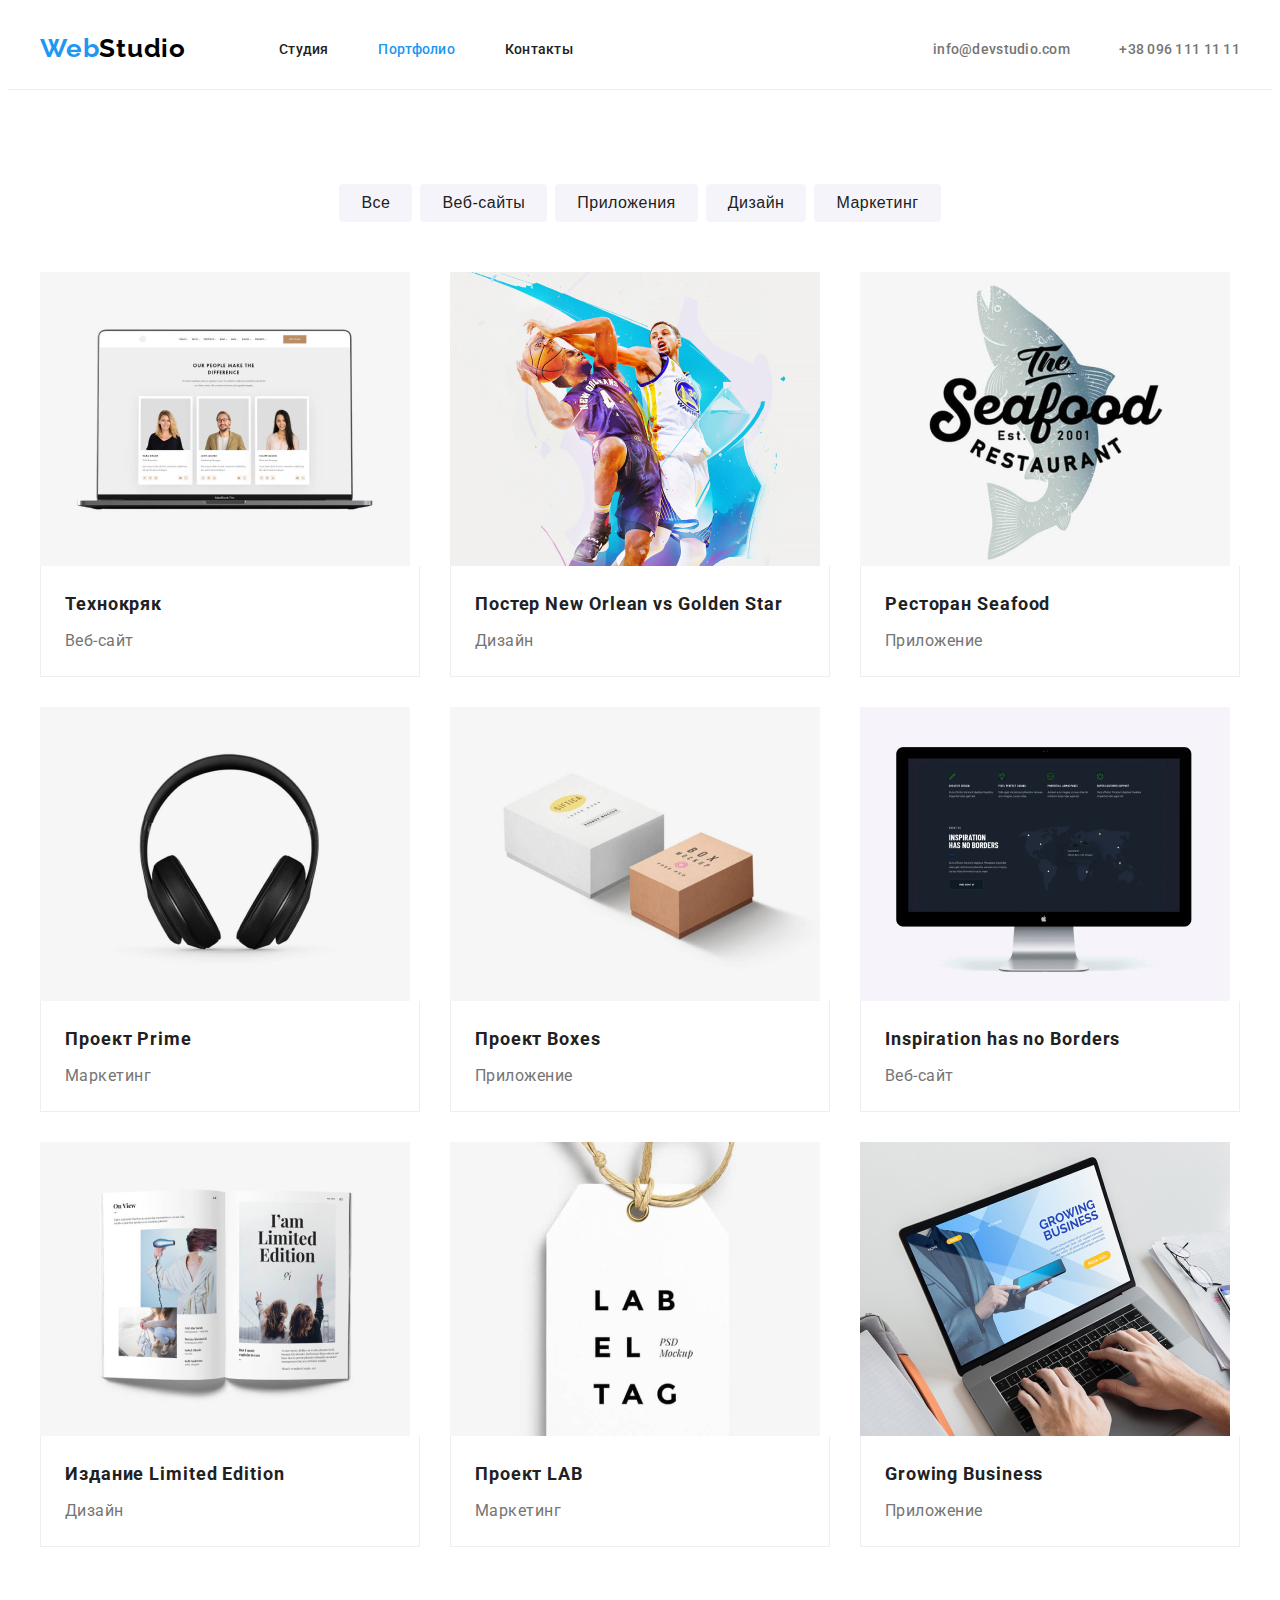
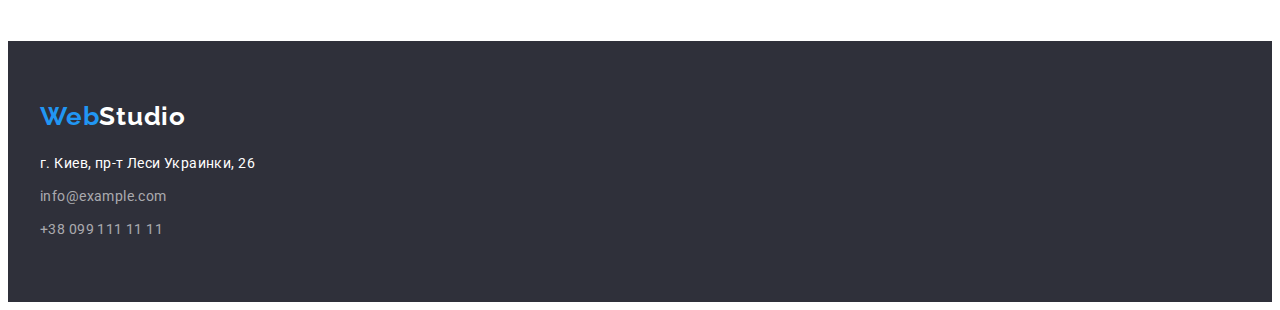
==== commit 3083e625: "Update portfolio.html" ====
--- a/portfolio.html
+++ b/portfolio.html
@@ -13,7 +13,7 @@
     <link
         href="https://fonts.googleapis.com/css2?family=Raleway:wght@700&family=Roboto:wght@400;500;700;900&display=swap"
         rel="stylesheet" />
-    <link rel="stylesheet" href="./CSS/styles.css" />
+    <link rel="stylesheet" href="./css/styles.css" />
 </head>
 
 <body>
@@ -182,7 +182,7 @@
             <a class="logo link" href="./index.html">Web<span class="logo-footer-part">Studio</span></a>
             <address class="address">
                 <p class="address-text">г. Киев, пр-т Леси Украинки, 26</p>
-                <ul class="list footer-contacts">
+                <ul class="footer-contacts list">
                     <li class="item">
                         <a class="link" href="mailto:info@example.com">info@example.com</a>
                     </li>
--- a/css/styles.css
+++ b/css/styles.css
@@ -0,0 +1,435 @@
+:root {
+  /* Паддинги секций */
+  --section-pdg: 94px;
+
+  /* Основной зазор */
+  --primary-gap: 30px;
+
+  /* Шрифты */
+  --primary-font: "Roboto", sans-serif;
+  --secondary-font: "Raleway", sans-serif;
+
+  /* Фоны */
+  --primary-bgc: #ffffff;
+  --footer-bgc: #2f303a;
+  /* Фон кнопок фильтра и фон секции команды*/
+  --secondary-bgc: #f5f4fa;
+
+  /* Заголовки h2-h3, текст кнопок фильтра, текст навигации в шапке */
+  --main-title-color: #212121;
+
+  /* Основной текст, контакты в шапке */
+  --paragraph-color: #757575;
+
+  /* Цвета логотипа */
+  --primary-part-logo-color: #2196f3;
+  --header-part-logo-color: #000000;
+  --footer-part-logo-color: #ffffff;
+
+  /* Состояние активности: ссылки (текст), кнопки фильтра (фон) */
+  --action-color: #2196f3;
+
+  /* Фон кнопки героя при наведении */
+  --hero-btn-action-bgc: #188ce8;
+
+  /* Почта и телефон в подвале */
+  --fotter-contacts-color: rgba(255, 255, 255, 0.6);
+
+  /* Рамка карточек проектов в портфолио */
+  --project-border-color: #eeeeee;
+}
+
+body {
+  font-family: var(--primary-font);
+  background-color: var(--primary-bgc);
+}
+
+h1,
+h2,
+h3,
+h4,
+h5,
+h6,
+p {
+  margin: 0;
+}
+
+ul,
+ol {
+  margin: 0;
+  padding: 0;
+}
+
+img {
+  display: block;
+}
+
+.list {
+  list-style: none;
+}
+
+.link {
+  text-decoration: none;
+}
+
+.container {
+  max-width: 1200px;
+  padding-left: 15px;
+  padding-right: 15px;
+  margin: 0 auto;
+}
+
+/* ===========ЛОГО============= */
+.logo {
+  margin-right: 93px;
+  font-family: var(--secondary-font);
+  font-size: 26px;
+  line-height: 1.2;
+  font-weight: 700;
+  letter-spacing: 0.03em;
+  color: #2196f3;
+}
+
+.logo-header-part {
+  color: #000000;
+}
+
+.logo-footer-part {
+  color: #ffffff;
+}
+/* =============КОНЕЦ ЛОГО============== */
+
+/* ===============ШАПКА========================= */
+.header {
+  border-bottom: 1px solid #ececec;
+}
+
+.site-nav .link,
+.header-contacts .link {
+  font-weight: 500;
+  font-size: 14px;
+  line-height: 1.14;
+  letter-spacing: 0.02em;
+  color: #212121;
+}
+
+.header-contacts .link {
+  color: #757575;
+}
+
+.action:hover,
+.action:focus {
+  color: var(--action-color);
+}
+
+.site-nav .current {
+  color: var(--action-color);
+}
+
+.header .container {
+  display: flex;
+  align-items: center;
+  padding-top: 25px;
+  padding-bottom: 25px;
+}
+
+.site-nav .list {
+  display: flex;
+  width: 294px;
+  justify-content: space-between;
+}
+
+.header-contacts {
+  display: flex;
+  min-width: 307px;
+  margin-left: auto;
+  justify-content: space-between;
+}
+
+/* ===================КОНЕЦ ШАПКИ================== */
+
+/* =================ГЕРОЙ===================== */
+.hero {
+  padding: 200px 452px;
+  background-color: var(--footer-bgc);
+  text-align: center;
+}
+
+.hero-title {
+  margin: 0 auto;
+  width: 696px;
+  margin-bottom: 30px;
+  font-weight: 900;
+  font-size: 44px;
+  line-height: 1.363636363636364;
+  text-transform: uppercase;
+  letter-spacing: 0.06em;
+  color: #ffffff;
+}
+
+.hero-btn {
+  min-width: 200px;
+  padding: 10px 32px;
+  font-weight: 700;
+  font-size: 16px;
+  line-height: 1.875;
+  text-align: center;
+  letter-spacing: 0.06em;
+  color: #ffffff;
+  background-color: #2196f3;
+  border: transparent;
+  border-radius: 4px;
+  cursor: pointer;
+}
+
+.action-btn:hover,
+.action-btn:focus {
+  background-color: var(--hero-btn-action-bgc);
+}
+/* ===============КОНЕЦ ГЕРОЯ=================== */
+
+/* ================ПРЕИМУЩЕСТВА================ */
+.advantages {
+  padding: var(--section-pdg) 0;
+}
+
+/* Скрытый заголовок секции */
+.visually-hidden {
+  position: absolute !important;
+  clip: rect(1px 1px 1px 1px); /* IE6 IE7 */
+  clip: rect(1px 1px 1px 1px);
+  padding: 0 !important;
+  border: 0 !important;
+  height: 1px !important;
+  width: 1px !important;
+  overflow: hidden;
+}
+
+.advantages-title {
+  margin-bottom: 10px;
+  font-weight: 700;
+  font-size: 14px;
+  line-height: 1.1721;
+  letter-spacing: 0.03em;
+  text-transform: uppercase;
+  color: var(--main-title-color);
+}
+
+.advantages-text {
+  font-weight: 400;
+  font-size: 14px;
+  line-height: 1.714285714285714;
+  letter-spacing: 0.03em;
+  color: var(--paragraph-color);
+}
+
+.advantages .list {
+  display: flex;
+  flex-wrap: wrap;
+  justify-content: center;
+}
+
+.advantages-item {
+  flex-basis: calc((100% - 90px) / 4);
+  margin-right: var(--primary-gap);
+}
+
+.advantages-item:last-child {
+  margin-right: 0;
+}
+
+/* ==============КОНЕЦ ПРЕИМУЩЕСТВА=============== */
+
+/* ============ВОЗМОЖНОСТИ и КОМАНДА==============*/
+.abilities-title,
+.team-title {
+  margin-bottom: 50px;
+  font-weight: 700;
+  font-size: 36px;
+  line-height: 1.17;
+  text-align: center;
+  letter-spacing: 0.03em;
+  color: var(--main-title-color);
+}
+
+.abilities {
+  padding: var(--section-pdg) 0;
+}
+
+.abilities-list {
+  display: flex;
+  flex-wrap: wrap;
+  justify-content: center;
+}
+
+.abilities-item {
+  margin-right: var(--primary-gap);
+  flex-basis: calc((100% - 60px) / 3);
+}
+
+.abilities-item:last-child {
+  margin-right: 0;
+}
+
+.team {
+  background-color: var(--secondary-bgc);
+  padding: var(--section-pdg) 0;
+}
+
+.team-member,
+.team-member-profesion {
+  font-weight: 500;
+  font-size: 16px;
+  line-height: 1.19;
+  text-align: center;
+  letter-spacing: 0.03em;
+  color: var(--main-title-color);
+}
+
+.team-member-profesion {
+  font-weight: 400;
+  color: var(--paragraph-color);
+}
+
+.team-title {
+  margin-bottom: 50px;
+}
+
+.team .list {
+  display: flex;
+  flex-wrap: wrap;
+  justify-content: center;
+  margin-top: calc(-1 * var(--primary-gap));
+  margin-left: calc(-1 * var(--primary-gap));
+}
+
+.team-item {
+  margin-top: var(--primary-gap);
+  margin-left: var(--primary-gap);
+  flex-basis: calc((100% - 120px) / 4);
+}
+
+.team-item-thumb {
+  padding: 30px 0;
+}
+
+.team-member {
+  margin-bottom: 10px;
+}
+
+/* КОНЕЦ ВОЗМОЖНОСТИ и КОМАНДА */
+
+/* ПОРТФОЛИО */
+.filter-btn {
+  font-weight: 500;
+  font-size: 16px;
+  line-height: 1.625;
+  text-align: center;
+  letter-spacing: 0.03em;
+  color: #212121;
+  background-color: var(--secondary-bgc);
+  cursor: pointer;
+}
+
+.filter-btn:hover,
+.filter-btn:focus {
+  color: #ffffff;
+  background-color: var(--action-color);
+}
+
+.project-title {
+  font-weight: 700;
+  font-size: 18px;
+  line-height: 2;
+  letter-spacing: 0.05em;
+  color: var(--main-title-color);
+  margin-bottom: 4px;
+}
+
+.project-text {
+  font-weight: 400;
+  font-size: 16px;
+  line-height: 1.87;
+  letter-spacing: 0.03em;
+  color: var(--paragraph-color);
+}
+
+.projects {
+  padding: var(--section-pdg) 0;
+}
+
+.projects-filter {
+  display: flex;
+  justify-content: center;
+  margin-bottom: 50px;
+}
+
+.filter-btn {
+  padding: 6px 22px;
+  border: none;
+  border-radius: 4px;
+}
+
+.filter-list-item {
+  margin-right: 8px;
+}
+
+.filter-list-item:last-child {
+  margin-right: 0;
+}
+
+.projects-list {
+  display: flex;
+  flex-wrap: wrap;
+  justify-content: center;
+  margin-top: calc(-1 * (var(--primary-gap)));
+  margin-left: calc(-1 * (var(--primary-gap)));
+}
+
+.projects-list-item {
+  margin-top: 30px;
+  margin-left: 30px;
+  flex-basis: calc((100% - 90px) / 3);
+}
+
+.projects-item-thumb {
+  padding: 20px 24px;
+  border: 1px solid #eeeeee;
+  border-top: none;
+}
+
+/* КОНЕЦ ПОРТФОЛИО */
+
+/* ПОДВАЛ */
+.footer {
+  background-color: var(--footer-bgc);
+  padding: 60px 0;
+}
+
+.footer .logo {
+  display: block;
+  margin-bottom: 20px;
+}
+
+.address-text,
+.footer-contacts .item {
+  margin-bottom: 9px;
+}
+
+.footer-contacts .item:last-child {
+  margin-bottom: 0px;
+}
+
+.address {
+  font-weight: 400;
+  font-style: normal;
+  font-size: 14px;
+  line-height: 1.71;
+  letter-spacing: 0.03em;
+  color: #ffffff;
+}
+
+.address .link {
+  color: rgba(255, 255, 255, 0.6);
+}
+/* КОНЕЦ ПОДВАЛА */
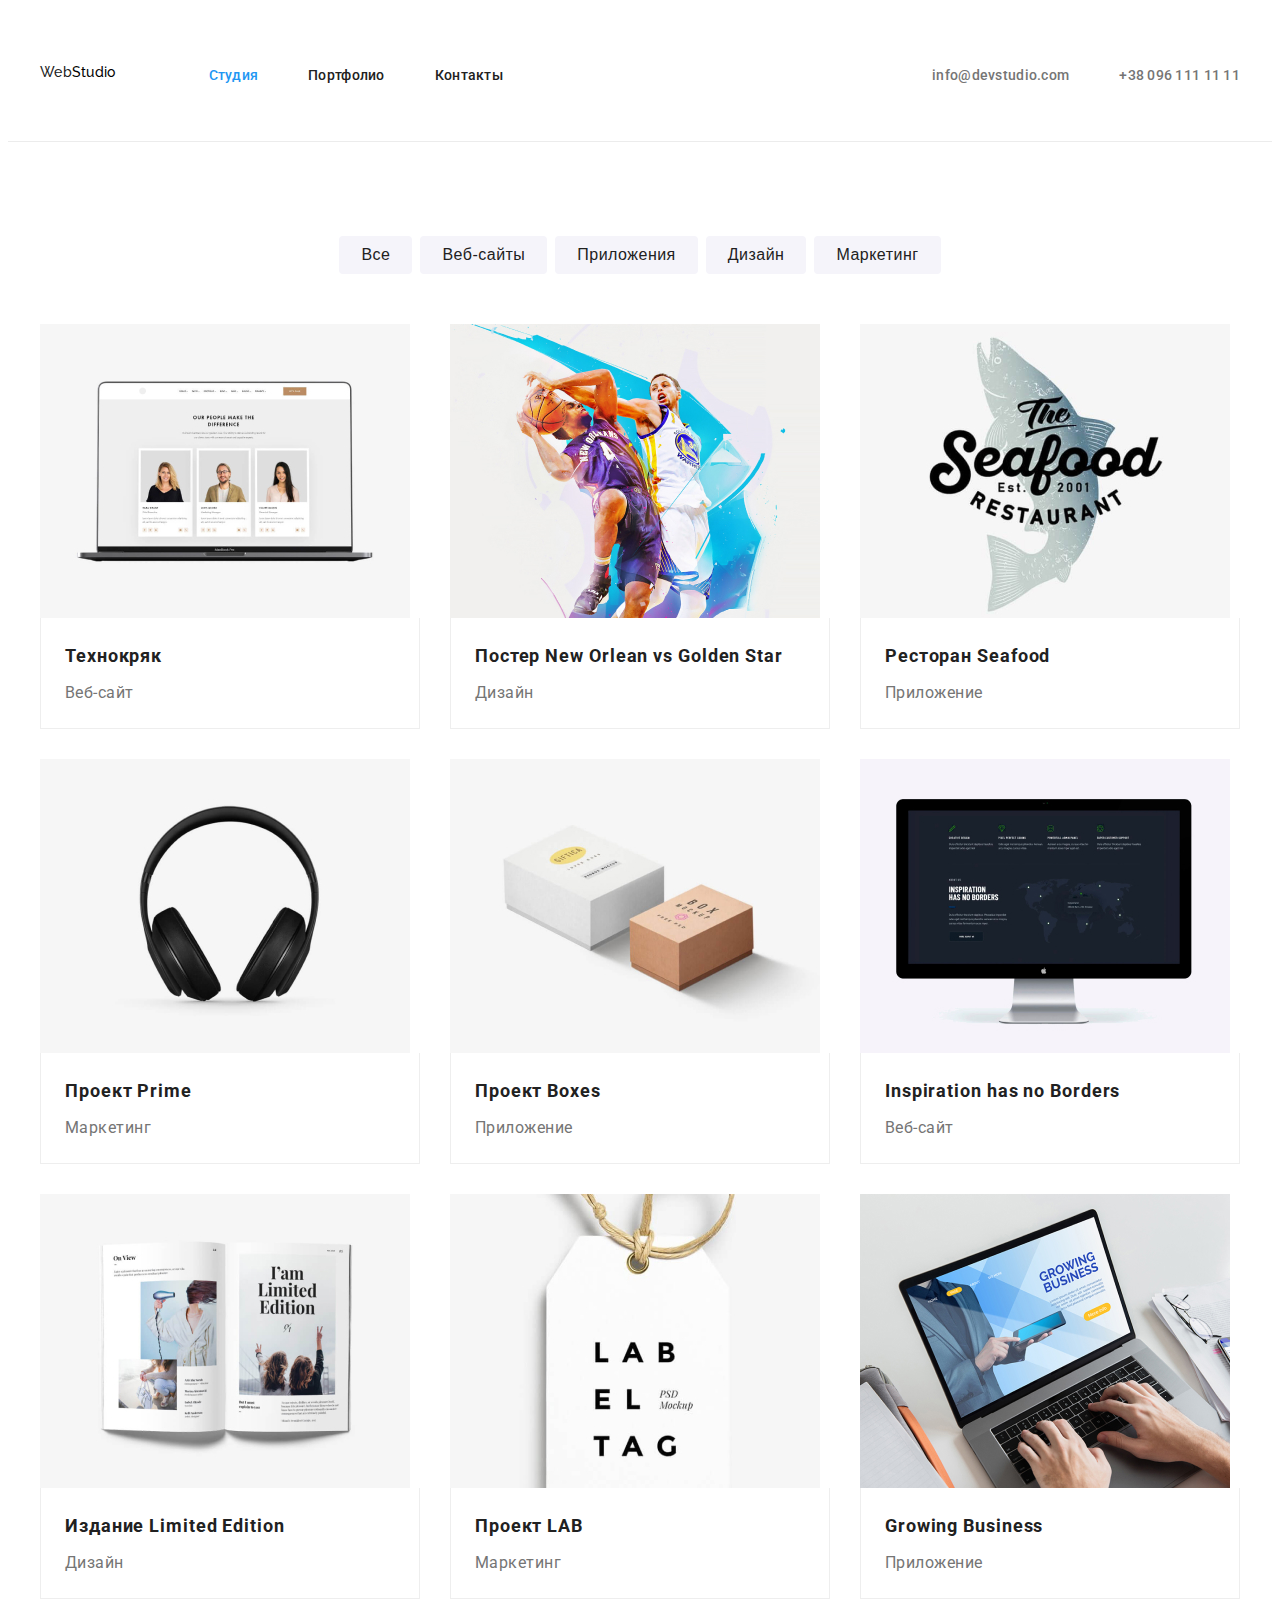
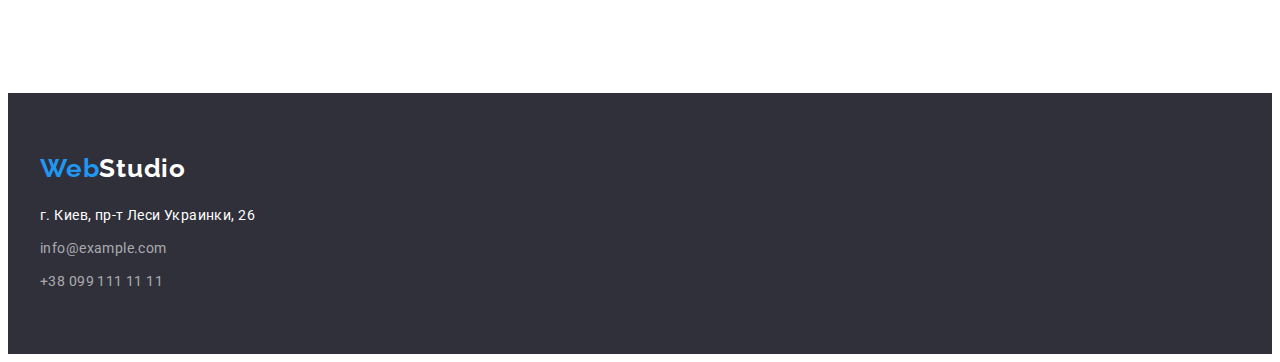
==== commit cc4bc3d3: "исправление ошибок" ====
--- a/portfolio.html
+++ b/portfolio.html
@@ -19,19 +19,23 @@
 <body>
     <!--Шапка страницы-->
     <header class="header">
-        <div class="container">
-            <a class="logo link" lang="en" href="./index.html">Web<span class="logo-header-part">Studio</span></a>
+        <div class=" header-container container">
             <nav class="site-nav">
+                <a class="logo link" lang="en" href="./index.html">Web<span class="logo-header-part">Studio</span></a>
                 <ul class="list">
-                    <li><a class="link action" href="./index.html">Студия</a></li>
-                    <li>
-                        <a class="link action current" href="./portfolio.html">Портфолио</a>
-                    </li>
-                    <li><a class="link action" href="">Контакты</a></li>
+                    <li class="list-item">
+                        <a class="nav-link link action current" href="./index.html">Студия</a>
+                    </li>
+                    <li class="list-item">
+                        <a class="nav-link link action" href="./portfolio.html">Портфолио</a>
+                    </li>
+                    <li class="list-item">
+                        <a class="nav-link link action" href="">Контакты</a>
+                    </li>
                 </ul>
             </nav>
             <ul class="list header-contacts">
-                <li>
+                <li class="contacts-link">
                     <a class="link action" href="mailto:info@devstudio.com">info@devstudio.com</a>
                 </li>
                 <li>
--- a/css/styles.css
+++ b/css/styles.css
@@ -37,6 +37,7 @@
 
   /* Рамка карточек проектов в портфолио */
   --project-border-color: #eeeeee;
+  --white: #ffffff;
 }
 
 body {
@@ -73,7 +74,7 @@
 }
 
 .container {
-  max-width: 1200px;
+  width: 1200px;
   padding-left: 15px;
   padding-right: 15px;
   margin: 0 auto;
@@ -87,15 +88,15 @@
   line-height: 1.2;
   font-weight: 700;
   letter-spacing: 0.03em;
-  color: #2196f3;
+  color: var(--action-color);
 }
 
 .logo-header-part {
-  color: #000000;
+  color: var(--header-part-logo-color);
 }
 
 .logo-footer-part {
-  color: #ffffff;
+  color: var(--footer-part-logo-color);
 }
 /* =============КОНЕЦ ЛОГО============== */
 
@@ -110,11 +111,11 @@
   font-size: 14px;
   line-height: 1.14;
   letter-spacing: 0.02em;
-  color: #212121;
+  color: var(--main-title-color);
 }
 
 .header-contacts .link {
-  color: #757575;
+  color: var(--paragraph-color);
 }
 
 .action:hover,
@@ -133,38 +134,57 @@
   padding-bottom: 25px;
 }
 
+.site-nav {
+  display: flex;
+}
+
 .site-nav .list {
   display: flex;
-  width: 294px;
-  justify-content: space-between;
+}
+
+.list-item:not(:last-child) {
+  margin-right: 50px;
+}
+
+.nav-link {
+  padding-top: 32px;
+  padding-bottom: 32px;
 }
 
 .header-contacts {
   display: flex;
-  min-width: 307px;
+  align-items: center;
   margin-left: auto;
-  justify-content: space-between;
+}
+
+.contacts-link {
+  padding-top: 32px;
+  padding-bottom: 32px;
+}
+
+.contacts-link:not(:last-child) {
+  margin-right: 50px;
 }
 
 /* ===================КОНЕЦ ШАПКИ================== */
 
 /* =================ГЕРОЙ===================== */
 .hero {
-  padding: 200px 452px;
+  padding: 200px 0;
   background-color: var(--footer-bgc);
   text-align: center;
 }
 
 .hero-title {
   margin: 0 auto;
-  width: 696px;
+  max-width: 696px;
   margin-bottom: 30px;
   font-weight: 900;
   font-size: 44px;
-  line-height: 1.363636363636364;
+  line-height: 1.36;
   text-transform: uppercase;
   letter-spacing: 0.06em;
-  color: #ffffff;
+  color: var(--white);
 }
 
 .hero-btn {
@@ -175,8 +195,8 @@
   line-height: 1.875;
   text-align: center;
   letter-spacing: 0.06em;
-  color: #ffffff;
-  background-color: #2196f3;
+  color: var(--white);
+  background-color: var(--action-color);
   border: transparent;
   border-radius: 4px;
   cursor: pointer;
@@ -310,7 +330,7 @@
 }
 
 .team-item-thumb {
-  padding: 30px 0;
+  padding: 30px 15px;
 }
 
 .team-member {
@@ -409,6 +429,7 @@
 .footer .logo {
   display: block;
   margin-bottom: 20px;
+  margin-right: 0;
 }
 
 .address-text,
